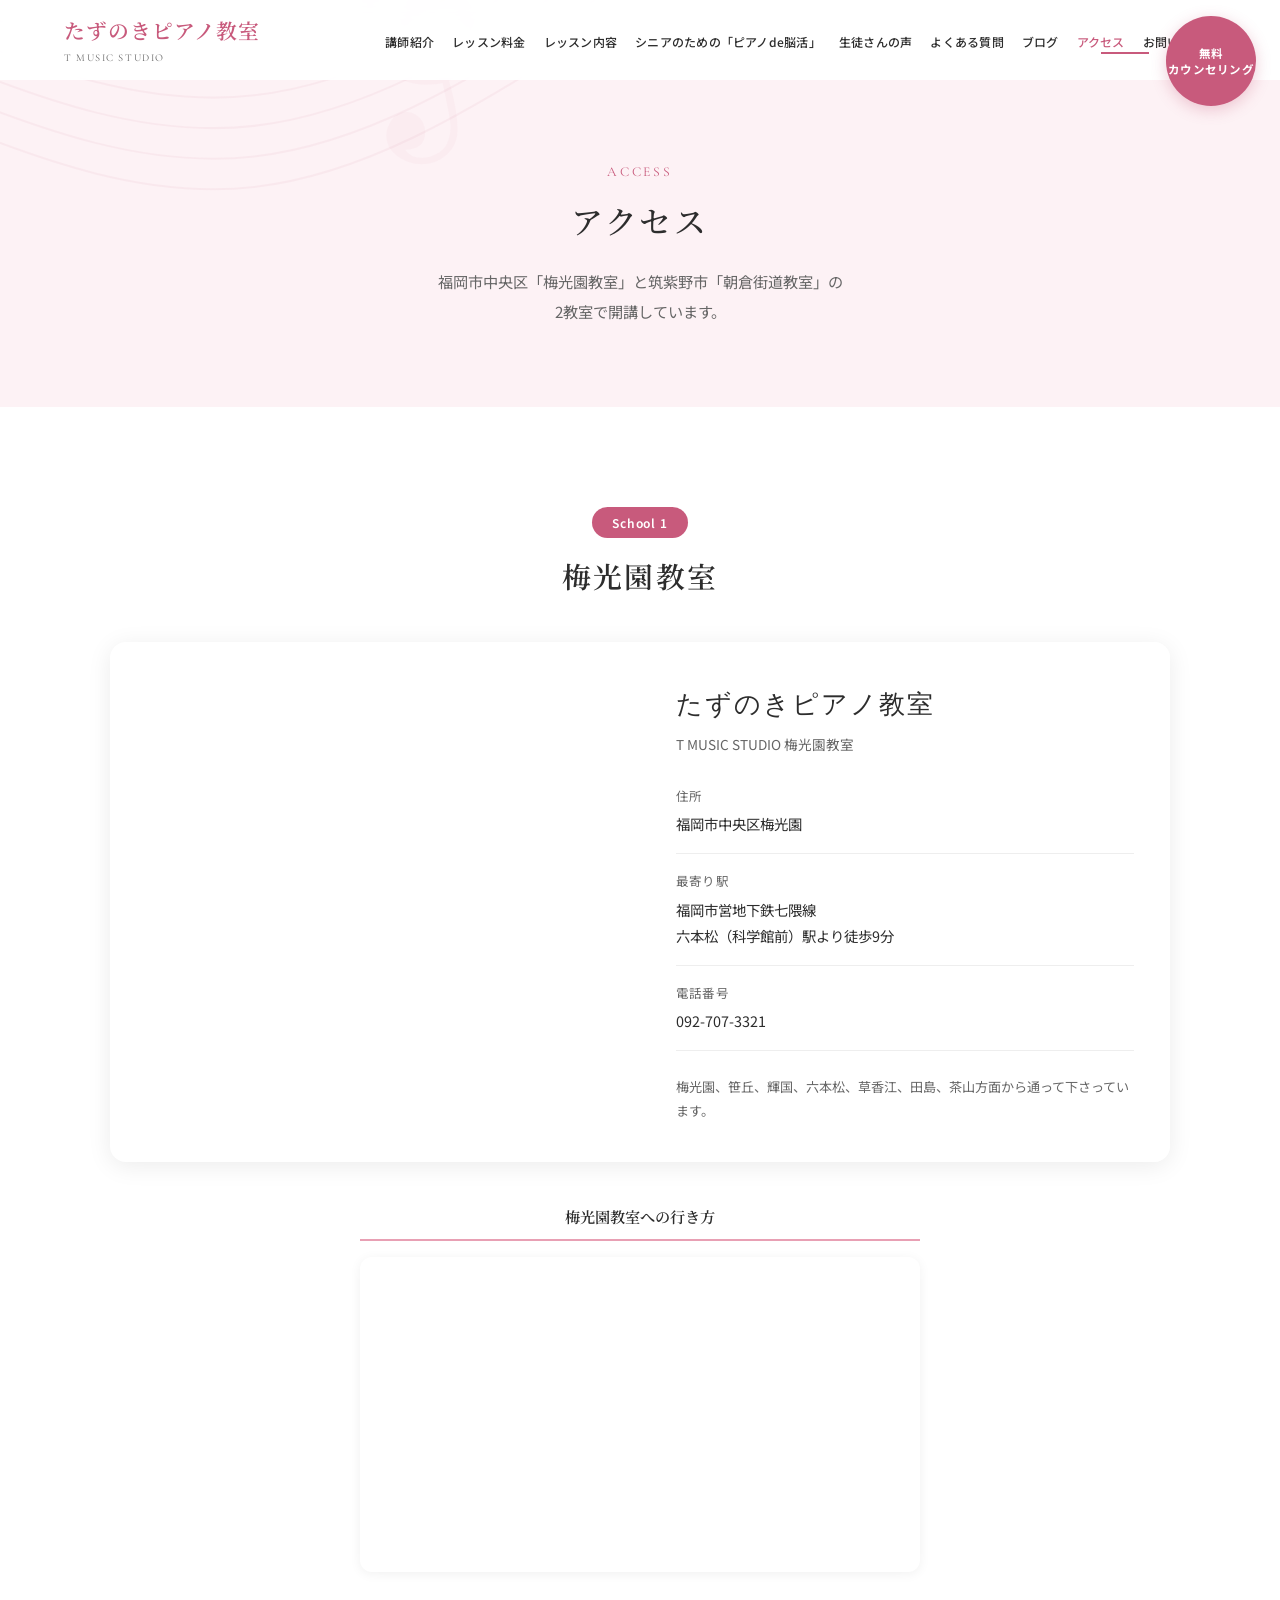
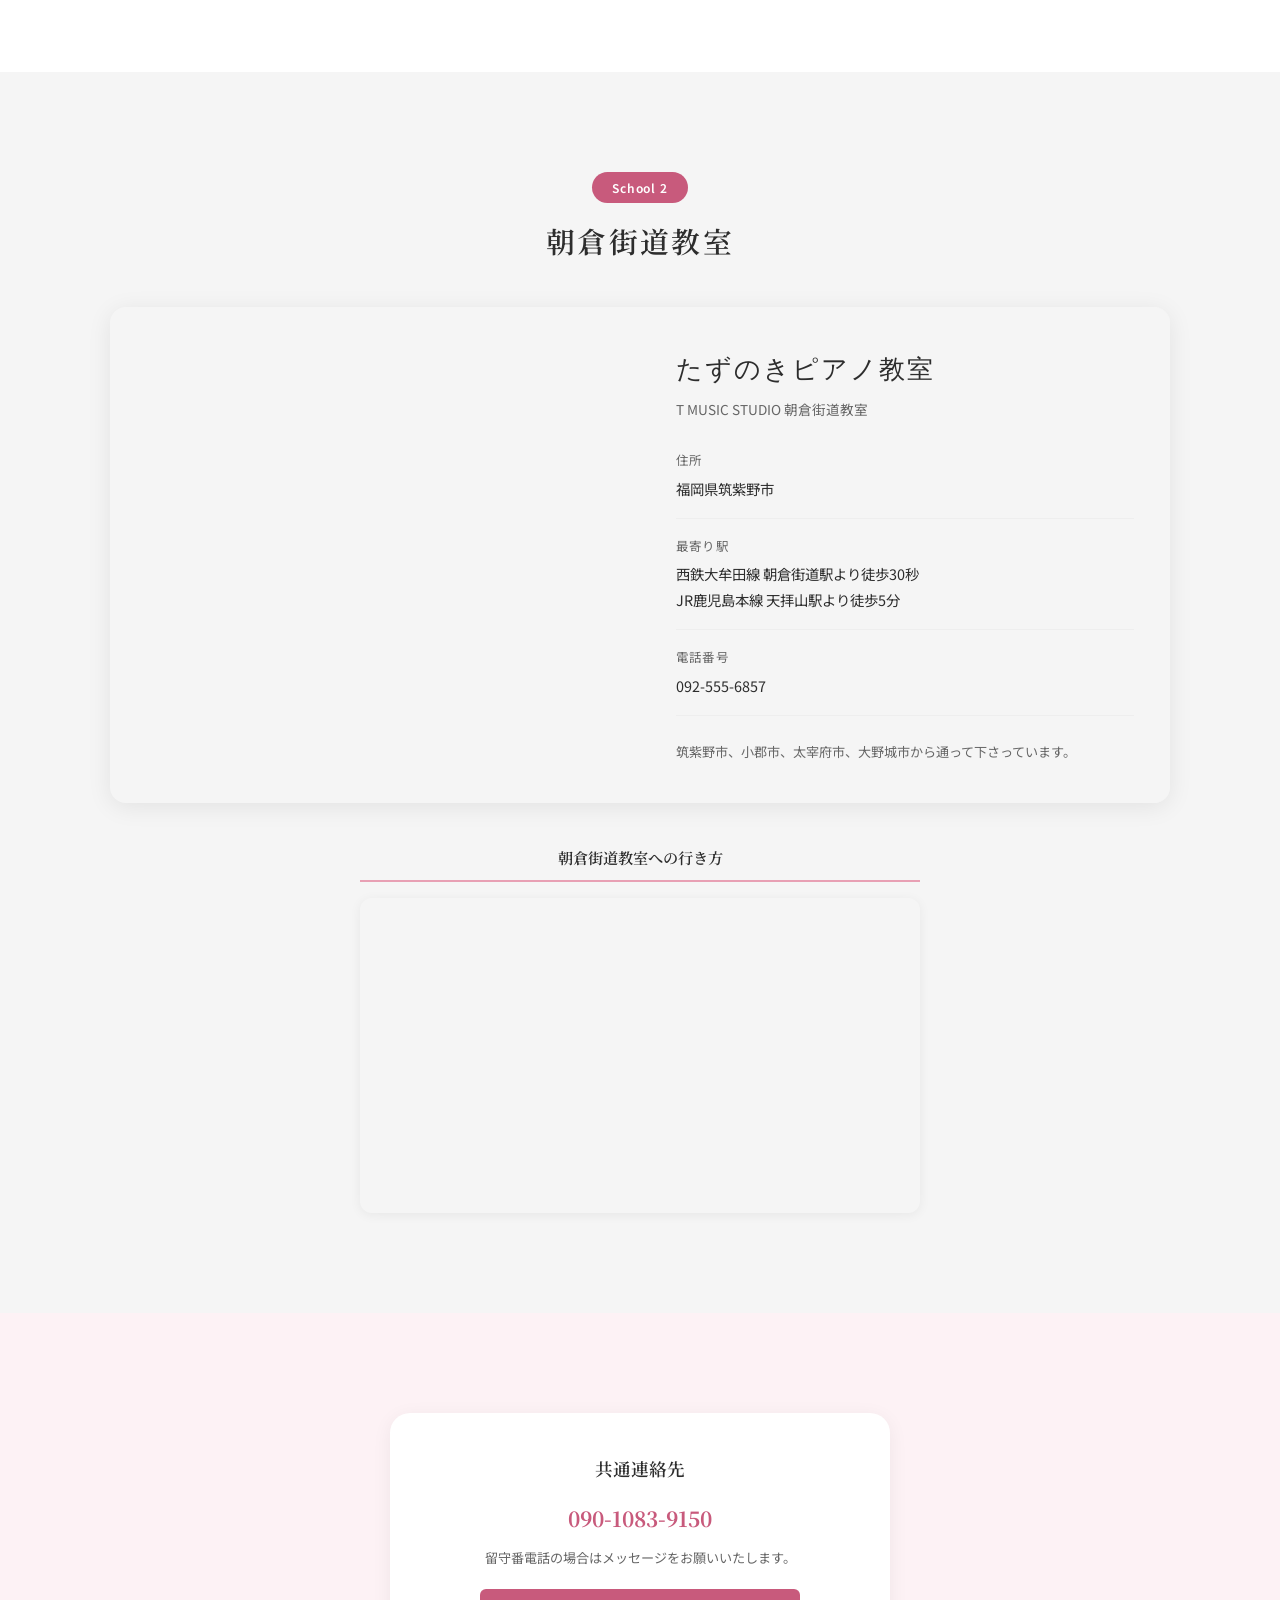
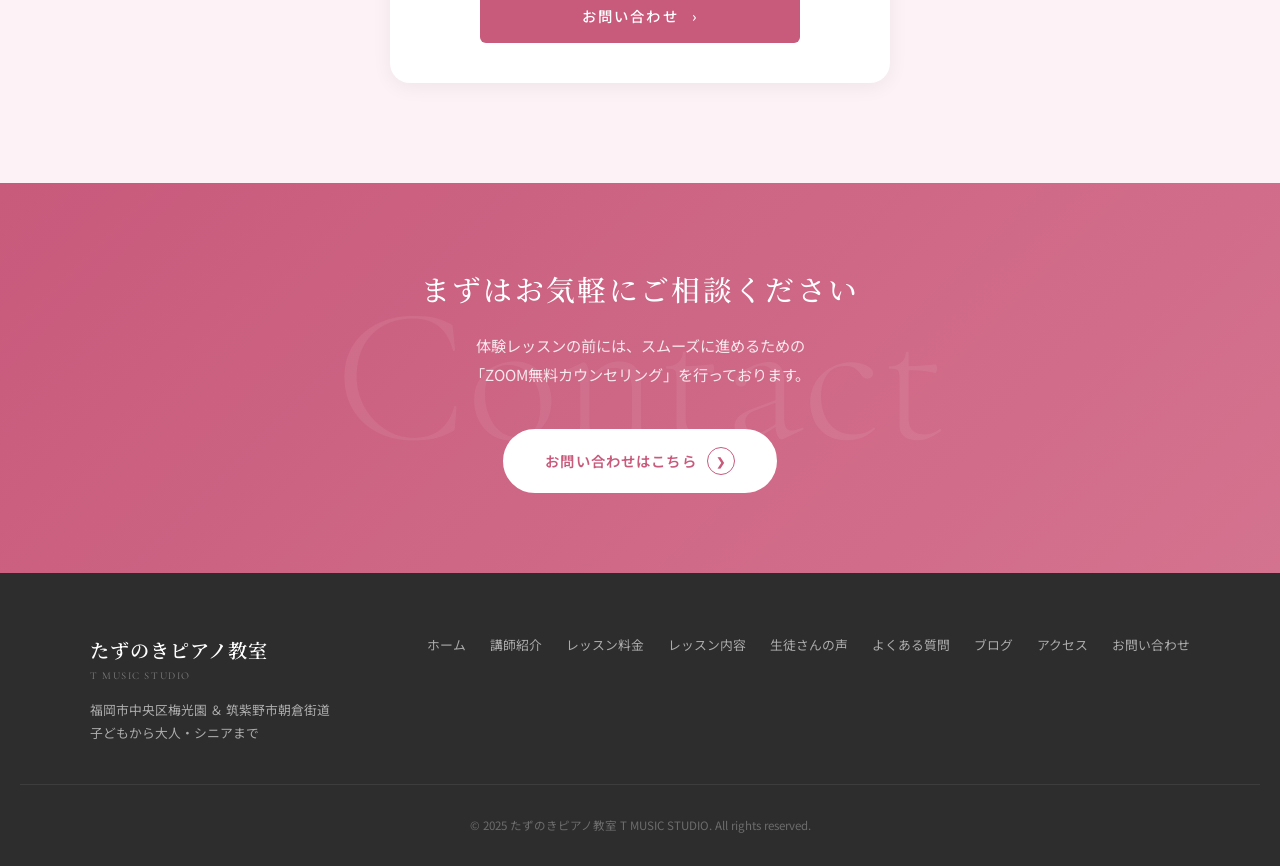
==== access.html @ f53c9341 "たずのきピアノ教室HP初期コミット Co-Authored-By: Claude Opus 4.6 <noreply@anthropic.com>" ====
<!DOCTYPE html>
<html lang="ja">
<head>
  <meta charset="UTF-8">
  <meta name="viewport" content="width=device-width, initial-scale=1.0">
  <title>アクセス | たずのきピアノ教室 T MUSIC STUDIO</title>
  <meta name="description" content="たずのきピアノ教室へのアクセス。福岡市中央区「梅光園教室」と筑紫野市「朝倉街道教室」の2教室。">

  <link rel="preconnect" href="https://fonts.googleapis.com">
  <link rel="preconnect" href="https://fonts.gstatic.com" crossorigin>
  <link href="https://fonts.googleapis.com/css2?family=Cormorant+Garamond:ital,wght@0,300;0,400;0,600;1,300;1,400&family=Noto+Sans+JP:wght@300;400;500;700&family=Noto+Serif+JP:wght@400;500;600;700&display=swap" rel="stylesheet">

  <link rel="stylesheet" href="style.css">
  <link rel="stylesheet" href="access.css">
</head>
<body>

  <!-- ========== Header ========== -->
  <header class="header scrolled" id="header">
    <div class="header-inner">
      <a href="index.html" class="logo">
        <div>
          <span class="logo-text">たずのきピアノ教室</span>
          <span class="logo-sub">T MUSIC STUDIO</span>
        </div>
      </a>
      <nav>
        <ul class="nav-list" id="navList">
          <li><a href="teacher.html">講師紹介</a></li>
          <li><a href="pricing.html">レッスン料金</a></li>
          <li><a href="lesson.html">レッスン内容</a></li>
          <li><a href="senior.html">シニアのための「ピアノde脳活」</a></li>
          <li><a href="voices.html">生徒さんの声</a></li>
          <li><a href="faq.html">よくある質問</a></li>
          <li><a href="blog.html">ブログ</a></li>
          <li><a href="access.html" class="current">アクセス</a></li>
          <li><a href="contact.html">お問い合わせ</a></li>
        </ul>
      </nav>
      <button class="hamburger" id="hamburger" aria-label="メニューを開く">
        <span></span><span></span><span></span>
      </button>
    </div>
  </header>

  <div class="cta-header">
    <a href="contact.html" class="cta-circle">無料<br>カウンセリング</a>
  </div>

  <!-- ========== Page Hero ========== -->
  <section class="page-hero">
    <div class="page-hero-bg">
      <svg class="page-hero-svg" viewBox="0 0 1600 400" preserveAspectRatio="xMidYMid slice" xmlns="http://www.w3.org/2000/svg">
        <g opacity="0.06">
          <path d="M-200,80 C100,200 400,50 700,180 S1100,300 1400,100 1700,250" fill="none" stroke="#c85a7c" stroke-width="2"/>
          <path d="M-200,110 C100,230 400,80 700,210 S1100,330 1400,130 1700,280" fill="none" stroke="#c85a7c" stroke-width="2"/>
          <path d="M-200,140 C100,260 400,110 700,240 S1100,360 1400,160 1700,310" fill="none" stroke="#c85a7c" stroke-width="2"/>
          <path d="M-200,170 C100,290 400,140 700,270 S1100,390 1400,190 1700,340" fill="none" stroke="#c85a7c" stroke-width="2"/>
          <path d="M-200,200 C100,320 400,170 700,300 S1100,420 1400,220 1700,370" fill="none" stroke="#c85a7c" stroke-width="2"/>
        </g>
        <text x="70%" y="70%" font-size="280" fill="#c85a7c" opacity="0.03" font-family="serif">&#119070;</text>
      </svg>
    </div>
    <div class="container">
      <span class="page-hero-en">Access</span>
      <h1 class="page-hero-title">アクセス</h1>
      <p class="page-hero-lead">福岡市中央区「梅光園教室」と筑紫野市「朝倉街道教室」の<br>2教室で開講しています。</p>
    </div>
  </section>

  <!-- ========== 梅光園教室 ========== -->
  <section class="access-school section-padding">
    <div class="container">
      <div class="access-school-header fade-in">
        <span class="access-school-badge">School 1</span>
        <h2 class="access-school-name">梅光園教室</h2>
      </div>

      <div class="access-layout fade-in">
        <div class="access-map">
          <iframe src="https://www.google.com/maps/embed?pb=!1m18!1m12!1m3!1d3323.5!2d130.3725!3d33.5730!2m3!1f0!2f0!3f0!3m2!1i1024!2i768!4f13.1!3m3!1m2!1s0x0%3A0x0!2z5qKF5YWJ5ZyS!5e0!3m2!1sja!2sjp!4v1600000000000" width="100%" height="100%" style="border:0;" allowfullscreen="" loading="lazy" referrerpolicy="no-referrer-when-downgrade"></iframe>
        </div>
        <div class="access-info">
          <h3 class="access-info-name">たずのきピアノ教室</h3>
          <p class="access-info-sub">T MUSIC STUDIO 梅光園教室</p>
          <dl class="access-info-dl">
            <dt>住所</dt>
            <dd>福岡市中央区梅光園</dd>
            <dt>最寄り駅</dt>
            <dd>福岡市営地下鉄七隈線<br>六本松（科学館前）駅より徒歩9分</dd>
            <dt>電話番号</dt>
            <dd>092-707-3321</dd>
          </dl>
          <p class="access-info-area">梅光園、笹丘、輝国、六本松、草香江、田島、茶山方面から通って下さっています。</p>
        </div>
      </div>

      <!-- 行き方動画 -->
      <div class="access-video fade-in">
        <h3 class="access-video-title">梅光園教室への行き方</h3>
        <div class="access-video-wrap">
          <iframe src="https://www.youtube.com/embed/lCzndE9X1cs?wmode=transparent&vq=hd1080" title="梅光園教室への行き方" frameborder="0" allow="accelerometer; autoplay; clipboard-write; encrypted-media; gyroscope; picture-in-picture" allowfullscreen loading="lazy"></iframe>
        </div>
      </div>
    </div>
  </section>

  <!-- ========== 朝倉街道教室 ========== -->
  <section class="access-school access-school-alt section-padding">
    <div class="container">
      <div class="access-school-header fade-in">
        <span class="access-school-badge">School 2</span>
        <h2 class="access-school-name">朝倉街道教室</h2>
      </div>

      <div class="access-layout fade-in">
        <div class="access-map">
          <iframe src="https://www.google.com/maps/embed?pb=!1m18!1m12!1m3!1d3325.0!2d130.5156!3d33.5063!2m3!1f0!2f0!3f0!3m2!1i1024!2i768!4f13.1!3m3!1m2!1s0x0%3A0x0!2z5pyd5YCJ6KGX6YGT!5e0!3m2!1sja!2sjp!4v1600000000001" width="100%" height="100%" style="border:0;" allowfullscreen="" loading="lazy" referrerpolicy="no-referrer-when-downgrade"></iframe>
        </div>
        <div class="access-info">
          <h3 class="access-info-name">たずのきピアノ教室</h3>
          <p class="access-info-sub">T MUSIC STUDIO 朝倉街道教室</p>
          <dl class="access-info-dl">
            <dt>住所</dt>
            <dd>福岡県筑紫野市</dd>
            <dt>最寄り駅</dt>
            <dd>西鉄大牟田線 朝倉街道駅より徒歩30秒<br>JR鹿児島本線 天拝山駅より徒歩5分</dd>
            <dt>電話番号</dt>
            <dd>092-555-6857</dd>
          </dl>
          <p class="access-info-area">筑紫野市、小郡市、太宰府市、大野城市から通って下さっています。</p>
        </div>
      </div>

      <!-- 行き方動画 -->
      <div class="access-video fade-in">
        <h3 class="access-video-title">朝倉街道教室への行き方</h3>
        <div class="access-video-wrap">
          <iframe src="https://www.youtube.com/embed/0_4HJUqohPM?wmode=transparent&vq=hd1080" title="朝倉街道教室への行き方" frameborder="0" allow="accelerometer; autoplay; clipboard-write; encrypted-media; gyroscope; picture-in-picture" allowfullscreen loading="lazy"></iframe>
        </div>
      </div>
    </div>
  </section>

  <!-- ========== 共通連絡先 ========== -->
  <section class="access-contact section-padding">
    <div class="container">
      <div class="access-contact-box fade-in">
        <h3>共通連絡先</h3>
        <p class="access-contact-tel">090-1083-9150</p>
        <p class="access-contact-note">留守番電話の場合はメッセージをお願いいたします。</p>
        <a href="contact.html" class="access-contact-btn">お問い合わせ <span>&rsaquo;</span></a>
      </div>
    </div>
  </section>

  <!-- ========== CTA ========== -->
  <section class="cta-section" id="contact-cta">
    <div class="container fade-in">
      <h2>まずはお気軽にご相談ください</h2>
      <p>
        体験レッスンの前には、スムーズに進めるための<br>
        「ZOOM無料カウンセリング」を行っております。
      </p>
      <a href="contact.html" class="btn-primary btn-white">
        お問い合わせはこちら
        <span class="arrow">&#10095;</span>
      </a>
    </div>
  </section>

  <!-- ========== Footer ========== -->
  <footer class="footer">
    <div class="footer-inner">
      <div class="footer-logo">
        <div>
          <span class="logo-text">たずのきピアノ教室</span>
          <span class="logo-sub">T MUSIC STUDIO</span>
        </div>
        <p>福岡市中央区梅光園 ＆ 筑紫野市朝倉街道<br>子どもから大人・シニアまで</p>
      </div>
      <nav class="footer-nav">
        <a href="index.html">ホーム</a>
        <a href="teacher.html">講師紹介</a>
        <a href="pricing.html">レッスン料金</a>
        <a href="lesson.html">レッスン内容</a>
        <a href="voices.html">生徒さんの声</a>
        <a href="faq.html">よくある質問</a>
        <a href="blog.html">ブログ</a>
        <a href="access.html">アクセス</a>
        <a href="contact.html">お問い合わせ</a>
      </nav>
    </div>
    <div class="footer-copy">
      &copy; 2025 たずのきピアノ教室 T MUSIC STUDIO. All rights reserved.
    </div>
  </footer>

  <script>
    // Scroll animations — IntersectionObserver
    const observer = new IntersectionObserver((entries) => {
      entries.forEach(entry => {
        if (entry.isIntersecting) {
          entry.target.classList.add('visible');
          observer.unobserve(entry.target);
        }
      });
    }, { threshold: 0.12, rootMargin: '0px 0px -60px 0px' });

    document.querySelectorAll('.fade-in, .fade-in-left, .fade-in-right, .scale-in, .clip-reveal, .section-title').forEach(el => {
      observer.observe(el);
    });

    // Parallax background text on scroll
    const bgTexts = document.querySelectorAll('[class*="-bg-text"]');
    let ticking = false;

    function onScroll() {
      const scrollY = window.scrollY;

      // Header
      const header = document.getElementById('header');
      if (scrollY > 50) {
        header.classList.add('scrolled');
      } else {
        header.classList.remove('scrolled');
      }

      // Parallax bg text
      bgTexts.forEach(el => {
        const rect = el.parentElement.getBoundingClientRect();
        const speed = 0.04;
        const yOffset = (rect.top * speed);
        el.style.transform = `translateY(${yOffset}px)`;
      });

      ticking = false;
    }

    window.addEventListener('scroll', () => {
      if (!ticking) {
        requestAnimationFrame(onScroll);
        ticking = true;
      }
    }, { passive: true });

    // Hamburger menu
    const hamburger = document.getElementById('hamburger');
    const navList = document.getElementById('navList');

    hamburger.addEventListener('click', () => {
      hamburger.classList.toggle('active');
      navList.classList.toggle('open');
    });

    navList.querySelectorAll('a').forEach(link => {
      link.addEventListener('click', () => {
        hamburger.classList.remove('active');
        navList.classList.remove('open');
      });
    });

    // Smooth scroll
    document.querySelectorAll('a[href^="#"]').forEach(anchor => {
      anchor.addEventListener('click', function(e) {
        e.preventDefault();
        const target = document.querySelector(this.getAttribute('href'));
        if (target) {
          const offset = 80;
          const top = target.getBoundingClientRect().top + window.pageYOffset - offset;
          window.scrollTo({ top, behavior: 'smooth' });
        }
      });
    });
  </script>
  <script src="transition.js"></script>
</body>
</html>
---- style.css ----
/* =========================================
   たずのきピアノ教室 T MUSIC STUDIO
   Style Sheet — Enhanced UI
   ========================================= */

/* --- Reset & Base --- */
*,
*::before,
*::after {
  margin: 0;
  padding: 0;
  box-sizing: border-box;
}

html {
  scroll-behavior: smooth;
  font-size: 16px;
  -webkit-text-size-adjust: 100%;
}

body {
  font-family: "Noto Sans JP", "Hiragino Kaku Gothic ProN", sans-serif;
  color: #333;
  line-height: 1.8;
  background: #fff;
  overflow-x: hidden;
}

img {
  max-width: 100%;
  height: auto;
  display: block;
}

a {
  text-decoration: none;
  color: inherit;
  transition: opacity 0.3s;
}

a:hover {
  opacity: 0.8;
}

ul {
  list-style: none;
}

/* --- Variables --- */
:root {
  --pink: #c85a7c;
  --pink-light: #e8a0b4;
  --pink-bg: #fdf2f5;
  --gold: #b8964e;
  --dark: #2d2d2d;
  --gray: #666;
  --gray-light: #f5f5f5;
  --white: #fff;
  --font-serif: "Noto Serif JP", "Hiragino Mincho ProN", serif;
  --font-sans: "Noto Sans JP", "Hiragino Kaku Gothic ProN", sans-serif;
  --ease-out-expo: cubic-bezier(0.16, 1, 0.3, 1);
}

/* --- Page Transition Overlay --- */
.page-transition-overlay {
  position: fixed;
  top: 0;
  left: 0;
  right: 0;
  bottom: 0;
  z-index: 999;
  pointer-events: none;
  display: flex;
  align-items: center;
  justify-content: center;
  background: transparent;
  opacity: 0;
}

.page-transition-overlay.active {
  pointer-events: all;
  opacity: 1;
  background: linear-gradient(135deg, #fdf2f5 0%, #fff5f0 30%, #f5f0ff 60%, #fdf2f5 100%);
}

.page-transition-overlay.revealing {
  opacity: 0;
  transition: opacity 0.5s ease 0.1s;
}

.pt-note {
  position: absolute;
  top: 50%;
  left: 50%;
  opacity: 0;
  pointer-events: none;
  -webkit-user-select: none;
  user-select: none;
  will-change: transform, opacity;
}

.pt-note:nth-child(3n)   { color: #e8a0b4; }
.pt-note:nth-child(3n+1) { color: #d4b896; }
.pt-note:nth-child(3n+2) { color: #b8b0c8; }

/* --- Utility --- */
.container {
  max-width: 1100px;
  margin: 0 auto;
  padding: 0 20px;
}

.section-padding {
  padding: 100px 0;
}

/* =========================================
   Enhanced Scroll Animations
   ========================================= */

/* Fade up (default) */
.fade-in {
  opacity: 0;
  transform: translateY(40px);
  transition: opacity 0.9s var(--ease-out-expo), transform 0.9s var(--ease-out-expo);
}

.fade-in.visible {
  opacity: 1;
  transform: translateY(0);
}

/* Slide from left */
.fade-in-left {
  opacity: 0;
  transform: translateX(-60px);
  transition: opacity 0.9s var(--ease-out-expo), transform 0.9s var(--ease-out-expo);
}

.fade-in-left.visible {
  opacity: 1;
  transform: translateX(0);
}

/* Slide from right */
.fade-in-right {
  opacity: 0;
  transform: translateX(60px);
  transition: opacity 0.9s var(--ease-out-expo), transform 0.9s var(--ease-out-expo);
}

.fade-in-right.visible {
  opacity: 1;
  transform: translateX(0);
}

/* Scale up reveal — for images */
.scale-in {
  opacity: 0;
  transform: scale(0.85);
  transition: opacity 0.9s var(--ease-out-expo), transform 0.9s var(--ease-out-expo);
}

.scale-in.visible {
  opacity: 1;
  transform: scale(1);
}

/* Clip reveal — element slides up from behind a mask */
.clip-reveal {
  clip-path: inset(100% 0 0 0);
  transition: clip-path 1s var(--ease-out-expo);
}

.clip-reveal.visible {
  clip-path: inset(0 0 0 0);
}

/* --- Section Title --- */
.section-title {
  text-align: center;
  margin-bottom: 60px;
}

.section-title .en {
  display: block;
  font-family: "Cormorant Garamond", serif;
  font-size: 0.85rem;
  letter-spacing: 0.2em;
  color: var(--pink);
  text-transform: uppercase;
  margin-bottom: 8px;
}

.section-title h2 {
  font-family: var(--font-serif);
  font-size: 1.8rem;
  font-weight: 500;
  color: var(--dark);
  letter-spacing: 0.08em;
}

/* Section title underline animation */
.section-title h2::after {
  content: "";
  display: block;
  width: 0;
  height: 2px;
  background: var(--pink-light);
  margin: 16px auto 0;
  transition: width 0.8s var(--ease-out-expo) 0.3s;
}

.section-title.visible h2::after {
  width: 60px;
}

/* =========================================
   Header
   ========================================= */
.header {
  position: fixed;
  top: 0;
  left: 0;
  width: 100%;
  z-index: 1000;
  background: rgba(255, 255, 255, 0.95);
  backdrop-filter: blur(8px);
  transition: box-shadow 0.3s, transform 0.4s;
}

.header.scrolled {
  box-shadow: 0 2px 20px rgba(0, 0, 0, 0.08);
}

.header-inner {
  display: flex;
  align-items: center;
  justify-content: space-between;
  max-width: 1200px;
  margin: 0 auto;
  padding: 0 24px;
  height: 80px;
}

.logo {
  display: flex;
  align-items: center;
  gap: 10px;
}

.logo-text {
  font-family: var(--font-serif);
  font-size: 1.3rem;
  font-weight: 600;
  color: var(--pink);
  letter-spacing: 0.05em;
}

.logo-sub {
  display: block;
  font-family: "Cormorant Garamond", serif;
  font-size: 0.65rem;
  color: var(--gray);
  letter-spacing: 0.15em;
}

.nav-list {
  display: flex;
  align-items: center;
  gap: 18px;
}

.nav-list a {
  font-size: 0.75rem;
  font-weight: 500;
  color: var(--dark);
  letter-spacing: 0.02em;
  position: relative;
  padding-bottom: 4px;
  white-space: nowrap;
  transition: color 0.3s;
}

.nav-list a::after {
  content: "";
  position: absolute;
  bottom: 0;
  left: 50%;
  width: 0;
  height: 2px;
  background: var(--pink);
  transition: width 0.3s var(--ease-out-expo), left 0.3s var(--ease-out-expo);
}

.nav-list a:hover::after {
  width: 100%;
  left: 0;
}

.nav-list a:hover {
  opacity: 1;
  color: var(--pink);
}

/* CTA Button (header) — with pulse ring */
.cta-header {
  position: fixed;
  top: 16px;
  right: 24px;
  z-index: 1001;
}

.cta-circle {
  display: flex;
  align-items: center;
  justify-content: center;
  width: 90px;
  height: 90px;
  border-radius: 50%;
  background: var(--pink);
  color: #fff;
  font-size: 0.72rem;
  font-weight: 700;
  text-align: center;
  line-height: 1.4;
  letter-spacing: 0.02em;
  white-space: nowrap;
  transition: transform 0.4s var(--ease-out-expo), box-shadow 0.4s;
  box-shadow: 0 4px 15px rgba(200, 90, 124, 0.3);
  position: relative;
}

/* Pulse ring animation */
.cta-circle::before,
.cta-circle::after {
  content: "";
  position: absolute;
  inset: -4px;
  border-radius: 50%;
  border: 2px solid var(--pink);
  opacity: 0;
  animation: pulseRing 2.5s ease-out infinite;
}

.cta-circle::after {
  animation-delay: 1.25s;
}

@keyframes pulseRing {
  0% { transform: scale(1); opacity: 0.6; }
  100% { transform: scale(1.4); opacity: 0; }
}

.cta-circle:hover {
  transform: scale(1.1);
  box-shadow: 0 8px 30px rgba(200, 90, 124, 0.5);
  opacity: 1;
}

/* Hamburger */
.hamburger {
  display: none;
  flex-direction: column;
  gap: 6px;
  cursor: pointer;
  z-index: 1002;
  background: none;
  border: none;
}

.hamburger span {
  display: block;
  width: 28px;
  height: 2px;
  background: var(--dark);
  transition: transform 0.3s, opacity 0.3s;
}

.hamburger.active span:nth-child(1) {
  transform: rotate(45deg) translate(5px, 6px);
}

.hamburger.active span:nth-child(2) {
  opacity: 0;
}

.hamburger.active span:nth-child(3) {
  transform: rotate(-45deg) translate(5px, -6px);
}

/* =========================================
   Hero
   ========================================= */
.hero {
  position: relative;
  min-height: 100vh;
  display: flex;
  align-items: center;
  overflow: hidden;
  background: var(--white);
}

/* ==================================================
   Hero — Staged Entrance Animation
   ================================================== */

/* --- Animated Music Background --- */
.hero-music-bg {
  position: absolute;
  inset: 0;
  width: 100%;
  height: 100%;
  pointer-events: none;
  z-index: 0;
  overflow: hidden;
}

.hero-staff-svg {
  position: absolute;
  top: -10%;
  left: -5%;
  width: 110%;
  height: 120%;
}

/* --- Stage 1: Staff lines sweep in from right --- */
.staff-group {
  transform: translateX(120%);
  animation: staffSweepIn 1s cubic-bezier(0.22, 0.61, 0.36, 1) forwards;
}
.staff-group-1 { animation-delay: 0s; }
.staff-group-2 { animation-delay: 0.15s; }
.staff-group-3 { animation-delay: 0.3s; }

@keyframes staffSweepIn {
  0%   { transform: translateX(120%); }
  100% { transform: translateX(0); }
}

/* After entrance: gentle undulation */
.staff-group-1.float { animation: staffSweepIn 1s cubic-bezier(0.22,0.61,0.36,1) forwards, staffWave1 16s ease-in-out 1s infinite; }
.staff-group-2.float { animation: staffSweepIn 1s cubic-bezier(0.22,0.61,0.36,1) 0.15s forwards, staffWave2 20s ease-in-out 1.15s infinite; }
.staff-group-3.float { animation: staffSweepIn 1s cubic-bezier(0.22,0.61,0.36,1) 0.3s forwards, staffWave3 22s ease-in-out 1.3s infinite; }

@keyframes staffWave1 {
  0%, 100% { transform: translateY(0) translateX(0) rotate(0deg); }
  25%  { transform: translateY(-18px) translateX(12px) rotate(0.3deg); }
  50%  { transform: translateY(14px) translateX(-8px) rotate(-0.2deg); }
  75%  { transform: translateY(-10px) translateX(15px) rotate(0.15deg); }
}
@keyframes staffWave2 {
  0%, 100% { transform: translateY(0) translateX(0) rotate(0deg); }
  35%  { transform: translateY(16px) translateX(-14px) rotate(-0.3deg); }
  65%  { transform: translateY(-12px) translateX(10px) rotate(0.2deg); }
}
@keyframes staffWave3 {
  0%, 100% { transform: translateY(0) translateX(0); }
  40%  { transform: translateY(-14px) translateX(18px); }
  70%  { transform: translateY(10px) translateX(-12px); }
}

/* Treble clefs */
.treble-clef-1,
.treble-clef-2 {
  opacity: 0;
  transform-origin: 50% 50%;
  animation: trebleFadeIn 1.2s ease-out forwards;
}
.treble-clef-1 { animation-delay: 0.4s; }
.treble-clef-2 { animation-delay: 0.6s; }

@keyframes trebleFadeIn {
  0%   { opacity: 0; transform: scale(0.5) rotate(-10deg); }
  100% { opacity: 0.05; transform: scale(1) rotate(0deg); }
}

.treble-clef-1.float {
  animation: trebleFadeIn 1.2s ease-out 0.4s forwards, trebleDrift1 24s ease-in-out 1.6s infinite;
}
.treble-clef-2.float {
  animation: trebleFadeIn 1.2s ease-out 0.6s forwards, trebleDrift2 28s ease-in-out 1.8s infinite;
}

@keyframes trebleDrift1 {
  0%, 100% { transform: translate(0, 0) rotate(0deg); }
  33%  { transform: translate(10px, -18px) rotate(3deg); }
  66%  { transform: translate(-8px, 12px) rotate(-2deg); }
}
@keyframes trebleDrift2 {
  0%, 100% { transform: translate(0, 0) rotate(0deg); }
  40%  { transform: translate(-12px, 14px) rotate(-4deg); }
  70%  { transform: translate(8px, -10px) rotate(2deg); }
}

/* --- Stage 2: Music Notes fade in --- */
.floating-notes {
  position: absolute;
  inset: 0;
  width: 100%;
  height: 100%;
}

.float-note {
  position: absolute;
  color: var(--pink);
  pointer-events: none;
  opacity: 0;
  animation: notePop 0.8s ease-out forwards;
}

.note-1 {
  top: 6%; left: 5%;
  font-size: 5.5rem;
  --final-opacity: 0.07;
  --final-rotate: -25deg;
  animation-delay: 0.6s;
}
.note-2 {
  top: 15%; right: 8%;
  font-size: 7rem;
  --final-opacity: 0.06;
  --final-rotate: 18deg;
  animation-delay: 0.75s;
}
.note-3 {
  bottom: 22%; left: 12%;
  font-size: 6rem;
  --final-opacity: 0.05;
  --final-rotate: 35deg;
  animation-delay: 0.9s;
}
.note-4 {
  bottom: 8%; right: 20%;
  font-size: 4.5rem;
  --final-opacity: 0.07;
  --final-rotate: -15deg;
  animation-delay: 1.05s;
}
.note-5 {
  top: 55%; left: 42%;
  font-size: 5rem;
  --final-opacity: 0.04;
  --final-rotate: 28deg;
  animation-delay: 0.8s;
}
.note-6 {
  top: 3%; right: 35%;
  font-size: 4rem;
  --final-opacity: 0.06;
  --final-rotate: -32deg;
  animation-delay: 0.95s;
}

@keyframes notePop {
  0%   { opacity: 0; transform: rotate(0deg) scale(0.3); }
  60%  { opacity: var(--final-opacity, 0.07); transform: rotate(var(--final-rotate, 0deg)) scale(1.1); }
  100% { opacity: var(--final-opacity, 0.07); transform: rotate(var(--final-rotate, 0deg)) scale(1); }
}

.note-1.float { animation: notePop 0.8s ease-out 0.6s forwards, bigNoteFloat1 14s ease-in-out 1.4s infinite; }
.note-2.float { animation: notePop 0.8s ease-out 0.75s forwards, bigNoteFloat2 18s ease-in-out 1.55s infinite; }
.note-3.float { animation: notePop 0.8s ease-out 0.9s forwards, bigNoteFloat3 16s ease-in-out 1.7s infinite; }
.note-4.float { animation: notePop 0.8s ease-out 1.05s forwards, bigNoteFloat1 20s ease-in-out 1.85s infinite; }
.note-5.float { animation: notePop 0.8s ease-out 0.8s forwards, bigNoteFloat2 15s ease-in-out 1.6s infinite; }
.note-6.float { animation: notePop 0.8s ease-out 0.95s forwards, bigNoteFloat3 17s ease-in-out 1.75s infinite; }

@keyframes bigNoteFloat1 {
  0%, 100% { opacity: var(--final-opacity, 0.07); transform: rotate(-25deg) translate(0, 0); }
  33%  { opacity: var(--final-opacity, 0.07); transform: rotate(-20deg) translate(12px, -18px); }
  66%  { opacity: var(--final-opacity, 0.07); transform: rotate(-28deg) translate(-8px, 10px); }
}
@keyframes bigNoteFloat2 {
  0%, 100% { opacity: var(--final-opacity, 0.06); transform: rotate(18deg) translate(0, 0); }
  40%  { opacity: var(--final-opacity, 0.06); transform: rotate(22deg) translate(-15px, 12px); }
  70%  { opacity: var(--final-opacity, 0.06); transform: rotate(15deg) translate(10px, -14px); }
}
@keyframes bigNoteFloat3 {
  0%, 100% { opacity: var(--final-opacity, 0.05); transform: rotate(35deg) translate(0, 0); }
  35%  { opacity: var(--final-opacity, 0.05); transform: rotate(30deg) translate(14px, 16px); }
  65%  { opacity: var(--final-opacity, 0.05); transform: rotate(38deg) translate(-10px, -12px); }
}

/* --- Hero content --- */
.hero-bg-text {
  position: absolute;
  top: 50%;
  left: 50%;
  transform: translate(-50%, -50%);
  font-family: "Cormorant Garamond", serif;
  font-size: clamp(6rem, 18vw, 16rem);
  color: rgba(200, 90, 124, 0.03);
  white-space: nowrap;
  pointer-events: none;
  font-weight: 300;
  letter-spacing: 0.05em;
  z-index: 1;
}

.hero-inner {
  position: relative;
  z-index: 2;
  display: flex;
  align-items: center;
  justify-content: space-between;
  max-width: 1200px;
  margin: 0 auto;
  padding: 120px 40px 80px;
  gap: 60px;
  width: 100%;
}

/* --- Stage 4: Text slides up --- */
.hero-content {
  flex: 1;
  max-width: 500px;
  opacity: 0;
  transform: translateY(50px);
  animation: heroTextUp 0.9s var(--ease-out-expo) forwards;
  animation-delay: 1.8s;
}

@keyframes heroTextUp {
  0%   { opacity: 0; transform: translateY(50px); }
  100% { opacity: 1; transform: translateY(0); }
}

.hero-catch {
  font-family: var(--font-serif);
  font-size: clamp(1.6rem, 3.5vw, 2.4rem);
  font-weight: 500;
  line-height: 1.8;
  color: var(--dark);
  letter-spacing: 0.08em;
  margin-bottom: 24px;
}

.hero-catch .highlight {
  color: var(--pink);
  position: relative;
}

.hero-lead {
  font-family: var(--font-serif);
  font-size: clamp(1.1rem, 2vw, 1.35rem);
  font-weight: 500;
  color: var(--pink);
  line-height: 2;
  margin-bottom: 20px;
  letter-spacing: 0.06em;
}

.hero-sub {
  font-size: 0.9rem;
  color: var(--gray);
  line-height: 2;
  margin-bottom: 40px;
}

/* --- Stage 3: Overlapping Double-Circle Images pop in --- */
.hero-images-overlap {
  position: relative;
  flex: 0 0 480px;
  height: 480px;
}

.hero-circle {
  position: absolute;
  border-radius: 50%;
  overflow: hidden;
  box-shadow: 0 12px 40px rgba(200, 90, 124, 0.12);
  opacity: 0;
  transform: scale(0.3);
  animation: circlePopIn 0.8s cubic-bezier(0.22, 0.61, 0.36, 1) forwards;
}

.hero-circle img {
  width: 100%;
  height: 100%;
  object-fit: cover;
  transition: transform 6s ease;
}

.hero-circle:hover img {
  transform: scale(1.08);
}

.hero-circle-main {
  width: 340px;
  height: 340px;
  top: 20px;
  left: 0;
  z-index: 2;
  animation-delay: 1.2s;
}

.hero-circle-sub {
  width: 260px;
  height: 260px;
  bottom: 20px;
  right: 0;
  z-index: 1;
  animation-delay: 1.4s;
}

@keyframes circlePopIn {
  0%   { opacity: 0; transform: scale(0.3); }
  70%  { opacity: 1; transform: scale(1.04); }
  100% { opacity: 1; transform: scale(1); }
}

.hero-images-overlap.float {
  animation: circlesFloat 8s ease-in-out infinite;
}
.hero-circle-main.float {
  opacity: 1;
  transform: scale(1);
  animation: circleMain 8s ease-in-out infinite;
}
.hero-circle-sub.float {
  opacity: 1;
  transform: scale(1);
  animation: circleSub 8s ease-in-out infinite 0.5s;
}

@keyframes circlesFloat {
  0%, 100% { transform: translateY(0); }
  50% { transform: translateY(-14px); }
}

@keyframes circleMain {
  0%, 100% { transform: scale(1) translate(0, 0); }
  50% { transform: scale(1) translate(-6px, -8px); }
}

@keyframes circleSub {
  0%, 100% { transform: scale(1) translate(0, 0); }
  50% { transform: scale(1) translate(6px, 8px); }
}

/* =========================================
   About (教室について)
   ========================================= */
.about {
  background: var(--white);
  position: relative;
}

.about-bg-text {
  position: absolute;
  top: 30px;
  left: -20px;
  font-family: "Cormorant Garamond", serif;
  font-size: clamp(4rem, 10vw, 8rem);
  color: rgba(200, 90, 124, 0.04);
  pointer-events: none;
  font-weight: 300;
  letter-spacing: 0.05em;
  transition: transform 0.1s linear;
}

.about-content {
  display: flex;
  gap: 60px;
  align-items: center;
}

.about-image {
  flex: 0 0 380px;
}

.about-image .img-wrapper {
  width: 340px;
  height: 340px;
  border-radius: 50%;
  overflow: hidden;
  box-shadow: 0 10px 40px rgba(200, 90, 124, 0.12);
  transition: box-shadow 0.5s;
}

.about-image .img-wrapper:hover {
  box-shadow: 0 16px 56px rgba(200, 90, 124, 0.22);
}

.about-image .img-wrapper img {
  width: 100%;
  height: 100%;
  object-fit: cover;
  transition: transform 6s ease;
}

.about-image .img-wrapper:hover img {
  transform: scale(1.06);
}

.about-text {
  flex: 1;
}

.about-text .lead {
  font-family: var(--font-serif);
  font-size: 1.5rem;
  font-weight: 500;
  line-height: 1.9;
  color: var(--dark);
  margin-bottom: 24px;
  letter-spacing: 0.05em;
}

.about-text p {
  font-size: 0.95rem;
  color: var(--gray);
  line-height: 2;
  margin-bottom: 16px;
}

/* =========================================
   Features (選ばれる理由)
   ========================================= */
.features {
  background: var(--gray-light);
  position: relative;
}

.features-bg-text {
  position: absolute;
  top: 20px;
  right: -20px;
  font-family: "Cormorant Garamond", serif;
  font-size: clamp(3rem, 8vw, 7rem);
  color: rgba(0, 0, 0, 0.02);
  pointer-events: none;
  font-weight: 300;
  letter-spacing: 0.05em;
  transition: transform 0.1s linear;
}

.features-grid {
  display: grid;
  grid-template-columns: repeat(3, 1fr);
  gap: 30px;
}

.feature-card {
  background: var(--white);
  border-radius: 16px;
  padding: 40px 28px;
  text-align: center;
  transition: transform 0.4s var(--ease-out-expo), box-shadow 0.4s;
  position: relative;
}

.feature-card::after {
  content: "";
  position: absolute;
  bottom: 0;
  left: 50%;
  transform: translateX(-50%);
  width: 0;
  height: 3px;
  background: linear-gradient(90deg, var(--pink-light), var(--pink));
  border-radius: 3px;
  transition: width 0.4s var(--ease-out-expo);
}

.feature-card:hover {
  transform: translateY(-8px);
  box-shadow: 0 16px 48px rgba(0, 0, 0, 0.1);
}

.feature-card:hover::after {
  width: 60%;
}

.feature-num {
  font-family: "Cormorant Garamond", serif;
  font-size: 2.5rem;
  font-weight: 300;
  color: var(--pink);
  margin-bottom: 16px;
  line-height: 1;
}

.feature-card h3 {
  font-family: var(--font-serif);
  font-size: 1.05rem;
  font-weight: 600;
  color: var(--dark);
  margin-bottom: 16px;
  line-height: 1.6;
}

.feature-card p {
  font-size: 0.85rem;
  color: var(--gray);
  line-height: 1.9;
}

/* =========================================
   LINE CTA Section
   ========================================= */
.line-cta {
  background: var(--white);
  position: relative;
}

.line-cta-inner {
  text-align: center;
  max-width: 480px;
  margin: 0 auto;
}

.line-cta-safe {
  font-family: var(--font-serif);
  font-size: 1.2rem;
  font-weight: 500;
  color: var(--dark);
  letter-spacing: 0.1em;
  margin-bottom: 28px;
  font-style: italic;
}

.line-cta-btn {
  display: inline-block;
  text-decoration: none;
  position: relative;
  border-radius: 60px;
  padding: 3px;
  background: linear-gradient(135deg, #d4a84b, #f5d98a, #b8964e, #d4a84b);
  box-shadow: 0 6px 24px rgba(184, 150, 78, 0.3);
  transition: transform 0.4s var(--ease-out-expo), box-shadow 0.4s;
}

.line-cta-btn:hover {
  opacity: 1;
  transform: translateY(-4px) scale(1.03);
  box-shadow: 0 12px 36px rgba(184, 150, 78, 0.5);
}

.line-cta-btn-inner {
  display: flex;
  align-items: center;
  gap: 14px;
  background: linear-gradient(135deg, #7a1a2a 0%, #9b2335 40%, #7a1a2a 100%);
  border-radius: 56px;
  padding: 18px 48px;
}

.line-cta-icon {
  width: 44px;
  height: 44px;
  border-radius: 10px;
  flex-shrink: 0;
}

.line-cta-icon-svg {
  flex-shrink: 0;
}

.line-cta-icon + .line-cta-icon-svg {
  display: none;
}

.line-cta-btn-text {
  font-family: var(--font-serif);
  font-size: 1.5rem;
  font-weight: 700;
  color: #fff;
  letter-spacing: 0.08em;
  white-space: nowrap;
}

.line-cta-now {
  display: flex;
  align-items: center;
  justify-content: center;
  gap: 8px;
  margin-top: 28px;
  margin-bottom: 12px;
}

.line-cta-now-text {
  font-family: var(--font-serif);
  font-size: 1.2rem;
  font-weight: 600;
  color: var(--dark);
  letter-spacing: 0.1em;
}

.line-cta-hand {
  font-size: 2rem;
  animation: handBounce 1s ease-in-out infinite;
}

@keyframes handBounce {
  0%, 100% { transform: translateY(0); }
  50% { transform: translateY(-6px); }
}

.line-cta-highlight {
  margin-bottom: 24px;
}

.line-cta-highlight span {
  font-family: var(--font-serif);
  font-size: 1.8rem;
  font-weight: 700;
  color: #2e7d32;
  letter-spacing: 0.08em;
  line-height: 1.6;
  background: linear-gradient(transparent 60%, #fff59d 60%);
  padding: 0 4px;
}

.line-cta-bonus {
  font-family: var(--font-serif);
  font-size: 1.15rem;
  font-weight: 600;
  color: var(--dark);
  letter-spacing: 0.08em;
  line-height: 1.8;
}

@media (max-width: 600px) {
  .line-cta-safe {
    font-size: 1rem;
  }

  .line-cta-btn-inner {
    padding: 14px 32px;
    gap: 10px;
  }

  .line-cta-icon,
  .line-cta-icon-svg {
    width: 36px;
    height: 36px;
  }

  .line-cta-btn-text {
    font-size: 1.2rem;
  }

  .line-cta-highlight span {
    font-size: 1.4rem;
  }

  .line-cta-bonus {
    font-size: 1rem;
  }
}

/* =========================================
   Courses (コース案内)
   ========================================= */
.courses {
  background: var(--white);
  position: relative;
}

.courses-bg-text {
  position: absolute;
  top: 30px;
  left: -30px;
  font-family: "Cormorant Garamond", serif;
  font-size: clamp(4rem, 10vw, 8rem);
  color: rgba(200, 90, 124, 0.03);
  pointer-events: none;
  font-weight: 300;
  transition: transform 0.1s linear;
}

.courses-grid {
  display: grid;
  grid-template-columns: repeat(2, 1fr);
  gap: 40px;
}

.course-card {
  display: block;
  background: var(--white);
  border-radius: 20px;
  overflow: hidden;
  box-shadow: 0 4px 30px rgba(0, 0, 0, 0.06);
  transition: transform 0.4s var(--ease-out-expo), box-shadow 0.4s;
  color: inherit;
  text-decoration: none;
}

.course-card:hover {
  transform: translateY(-6px);
  box-shadow: 0 12px 48px rgba(0, 0, 0, 0.12);
  opacity: 1;
}

.course-card-img {
  height: 240px;
  overflow: hidden;
}

.course-card-img img {
  width: 100%;
  height: 100%;
  object-fit: cover;
  transition: transform 0.6s var(--ease-out-expo);
}

.course-card:hover .course-card-img img {
  transform: scale(1.08);
}

.course-card-body {
  padding: 30px;
}

.course-label {
  display: inline-block;
  background: var(--pink);
  color: #fff;
  font-size: 0.72rem;
  font-weight: 600;
  padding: 4px 14px;
  border-radius: 20px;
  margin-bottom: 12px;
  letter-spacing: 0.05em;
}

.course-card-body h3 {
  font-family: var(--font-serif);
  font-size: 1.15rem;
  font-weight: 600;
  color: var(--dark);
  margin-bottom: 12px;
}

.course-card-body p {
  font-size: 0.85rem;
  color: var(--gray);
  line-height: 1.9;
  margin-bottom: 16px;
}

.course-price {
  font-family: var(--font-serif);
  font-size: 1.1rem;
  color: var(--pink);
  font-weight: 600;
}

.course-price span {
  font-size: 0.8rem;
  font-weight: 400;
  color: var(--gray);
}

/* =========================================
   Teacher (講師紹介)
   ========================================= */
.teacher {
  background: var(--pink-bg);
  position: relative;
  overflow: hidden;
}

.teacher-bg-text {
  position: absolute;
  bottom: -20px;
  right: -20px;
  font-family: "Cormorant Garamond", serif;
  font-size: clamp(4rem, 12vw, 9rem);
  color: rgba(200, 90, 124, 0.05);
  pointer-events: none;
  font-weight: 300;
  transition: transform 0.1s linear;
}

.teacher-content {
  display: flex;
  gap: 60px;
  align-items: flex-start;
}

.teacher-image {
  flex: 0 0 320px;
}

.teacher-image .img-wrapper {
  width: 300px;
  height: 380px;
  border-radius: 200px;
  overflow: hidden;
  box-shadow: 0 10px 40px rgba(200, 90, 124, 0.15);
  transition: box-shadow 0.5s;
}

.teacher-image .img-wrapper:hover {
  box-shadow: 0 16px 56px rgba(200, 90, 124, 0.25);
}

.teacher-image .img-wrapper img {
  width: 100%;
  height: 100%;
  object-fit: cover;
  transition: transform 6s ease;
}

.teacher-image .img-wrapper:hover img {
  transform: scale(1.06);
}

.teacher-info {
  flex: 1;
}

.teacher-info .name {
  font-family: var(--font-serif);
  font-size: 1.6rem;
  font-weight: 600;
  color: var(--dark);
  margin-bottom: 4px;
}

.teacher-info .name-en {
  font-family: "Cormorant Garamond", serif;
  font-size: 0.85rem;
  color: var(--pink);
  letter-spacing: 0.15em;
  margin-bottom: 20px;
}

.teacher-info .role {
  font-size: 0.85rem;
  color: var(--pink);
  font-weight: 600;
  margin-bottom: 20px;
}

.teacher-info p {
  font-size: 0.9rem;
  color: var(--gray);
  line-height: 2;
  margin-bottom: 16px;
}

.teacher-qualifications {
  margin-top: 24px;
  padding: 24px;
  background: rgba(255, 255, 255, 0.7);
  border-radius: 12px;
}

.teacher-qualifications h4 {
  font-family: var(--font-serif);
  font-size: 0.95rem;
  font-weight: 600;
  color: var(--dark);
  margin-bottom: 12px;
}

.teacher-qualifications li {
  font-size: 0.82rem;
  color: var(--gray);
  line-height: 1.9;
  padding-left: 16px;
  position: relative;
}

.teacher-qualifications li::before {
  content: "\266A";
  position: absolute;
  left: 0;
  color: var(--pink);
}

/* =========================================
   Voices (お客様の声)
   ========================================= */
.voices {
  background: var(--white);
  position: relative;
}

.voices-bg-text {
  position: absolute;
  top: 20px;
  left: -10px;
  font-family: "Cormorant Garamond", serif;
  font-size: clamp(3rem, 8vw, 7rem);
  color: rgba(0, 0, 0, 0.02);
  pointer-events: none;
  font-weight: 300;
  transition: transform 0.1s linear;
}

.voices-grid {
  display: grid;
  grid-template-columns: repeat(2, 1fr);
  gap: 30px;
}

.voice-card {
  background: var(--gray-light);
  border-radius: 16px;
  padding: 36px 30px;
  position: relative;
  transition: transform 0.4s var(--ease-out-expo), box-shadow 0.4s;
}

.voice-card:hover {
  transform: translateY(-6px);
  box-shadow: 0 12px 40px rgba(0, 0, 0, 0.08);
}

.voice-card::before {
  content: "\201C";
  font-family: "Cormorant Garamond", serif;
  font-size: 4rem;
  color: var(--pink-light);
  position: absolute;
  top: 12px;
  left: 24px;
  line-height: 1;
}

.voice-card p {
  font-size: 0.9rem;
  color: var(--gray);
  line-height: 2;
  padding-top: 20px;
}

.voices-grid-3 {
  grid-template-columns: repeat(3, 1fr);
}

.voice-card-compact {
  padding: 28px 24px;
}

.voice-card-compact::before {
  font-size: 3rem;
  top: 8px;
  left: 18px;
}

.voice-card-compact p {
  font-size: 0.85rem;
  padding-top: 16px;
  line-height: 1.9;
}

.voice-card .voice-author {
  font-size: 0.8rem;
  color: var(--pink);
  font-weight: 600;
  margin-top: 16px;
  text-align: right;
}

/* =========================================
   Gallery (イベント)
   ========================================= */
.gallery {
  background: var(--gray-light);
  position: relative;
  overflow: hidden;
}

.gallery-bg-text {
  position: absolute;
  top: 10px;
  right: -30px;
  font-family: "Cormorant Garamond", serif;
  font-size: clamp(3rem, 8vw, 7rem);
  color: rgba(0, 0, 0, 0.02);
  pointer-events: none;
  font-weight: 300;
  transition: transform 0.1s linear;
}

.gallery-grid {
  display: grid;
  grid-template-columns: repeat(3, 1fr);
  gap: 16px;
}

.gallery-item {
  border-radius: 12px;
  overflow: hidden;
  aspect-ratio: 4/3;
}

.gallery-item img {
  width: 100%;
  height: 100%;
  object-fit: cover;
  transition: transform 0.6s var(--ease-out-expo);
}

.gallery-item:hover img {
  transform: scale(1.1);
}

.gallery-desc {
  text-align: center;
  margin-top: 40px;
  font-size: 0.9rem;
  color: var(--gray);
  line-height: 2;
}

/* =========================================
   Access (アクセス)
   ========================================= */
.access {
  background: var(--white);
  position: relative;
}

.access-bg-text {
  position: absolute;
  top: 20px;
  left: -20px;
  font-family: "Cormorant Garamond", serif;
  font-size: clamp(3rem, 8vw, 7rem);
  color: rgba(200, 90, 124, 0.03);
  pointer-events: none;
  font-weight: 300;
  transition: transform 0.1s linear;
}

.access-grid {
  display: grid;
  grid-template-columns: repeat(2, 1fr);
  gap: 40px;
}

.access-card {
  background: var(--gray-light);
  border-radius: 16px;
  padding: 40px 36px;
  transition: transform 0.4s var(--ease-out-expo), box-shadow 0.4s;
}

.access-card:hover {
  transform: translateY(-4px);
  box-shadow: 0 8px 32px rgba(0, 0, 0, 0.08);
}

.access-card h3 {
  font-family: var(--font-serif);
  font-size: 1.15rem;
  font-weight: 600;
  color: var(--dark);
  margin-bottom: 20px;
  padding-bottom: 12px;
  border-bottom: 2px solid var(--pink-light);
}

.access-card dl {
  display: grid;
  grid-template-columns: 80px 1fr;
  gap: 12px 16px;
}

.access-card dt {
  font-size: 0.82rem;
  font-weight: 600;
  color: var(--pink);
}

.access-card dd {
  font-size: 0.85rem;
  color: var(--gray);
}

/* =========================================
   CTA Section
   ========================================= */
.cta-section {
  background: linear-gradient(135deg, var(--pink) 0%, #d4738f 100%);
  text-align: center;
  padding: 80px 20px;
  position: relative;
  overflow: hidden;
}

.cta-section::before {
  content: "Contact";
  position: absolute;
  top: 50%;
  left: 50%;
  transform: translate(-50%, -50%);
  font-family: "Cormorant Garamond", serif;
  font-size: clamp(5rem, 15vw, 12rem);
  color: rgba(255, 255, 255, 0.07);
  pointer-events: none;
  font-weight: 300;
  white-space: nowrap;
}

.cta-section h2 {
  font-family: var(--font-serif);
  font-size: 1.8rem;
  font-weight: 500;
  color: #fff;
  margin-bottom: 16px;
  letter-spacing: 0.08em;
}

.cta-section p {
  font-size: 0.95rem;
  color: rgba(255, 255, 255, 0.85);
  margin-bottom: 40px;
  line-height: 1.9;
}

.cta-section .phone-numbers {
  margin-bottom: 32px;
}

.cta-section .phone-numbers p {
  font-size: 0.85rem;
  margin-bottom: 4px;
}

.cta-section .phone-numbers .phone {
  font-family: "Cormorant Garamond", serif;
  font-size: 1.8rem;
  color: #fff;
  font-weight: 600;
  letter-spacing: 0.05em;
}

/* =========================================
   Buttons — Enhanced with circle ripple
   ========================================= */
.btn-primary {
  display: inline-flex;
  align-items: center;
  gap: 10px;
  background: var(--pink);
  color: #fff;
  font-size: 0.9rem;
  font-weight: 600;
  padding: 16px 40px;
  border-radius: 50px;
  border: 2px solid var(--pink);
  letter-spacing: 0.08em;
  transition: all 0.4s var(--ease-out-expo);
  position: relative;
  overflow: hidden;
  cursor: pointer;
}

.btn-primary::before {
  content: "";
  position: absolute;
  top: 50%;
  left: 50%;
  width: 0;
  height: 0;
  border-radius: 50%;
  background: rgba(255, 255, 255, 0.15);
  transform: translate(-50%, -50%);
  transition: width 0.6s var(--ease-out-expo), height 0.6s var(--ease-out-expo);
}

.btn-primary:hover::before {
  width: 300px;
  height: 300px;
}

.btn-primary:hover {
  opacity: 1;
  transform: translateY(-3px);
  box-shadow: 0 8px 28px rgba(200, 90, 124, 0.4);
}

.btn-primary:active {
  transform: translateY(-1px) scale(0.98);
  box-shadow: 0 4px 16px rgba(200, 90, 124, 0.3);
}

.btn-primary .arrow {
  display: inline-flex;
  align-items: center;
  justify-content: center;
  width: 28px;
  height: 28px;
  border: 1.5px solid currentColor;
  border-radius: 50%;
  font-size: 0.7rem;
  transition: transform 0.4s var(--ease-out-expo);
  position: relative;
  z-index: 1;
}

.btn-primary:hover .arrow {
  transform: translateX(5px);
}

.btn-white {
  background: #fff;
  color: var(--pink);
  border-color: #fff;
}

.btn-white::before {
  background: rgba(200, 90, 124, 0.08);
}

.btn-white:hover {
  background: #fff;
  box-shadow: 0 8px 28px rgba(255, 255, 255, 0.4);
}

/* =========================================
   Footer
   ========================================= */
.footer {
  background: var(--dark);
  color: rgba(255, 255, 255, 0.6);
  padding: 60px 20px 30px;
}

.footer-inner {
  max-width: 1100px;
  margin: 0 auto;
  display: flex;
  justify-content: space-between;
  align-items: flex-start;
  gap: 40px;
  margin-bottom: 40px;
}

.footer-logo .logo-text {
  color: #fff;
  font-size: 1.2rem;
}

.footer-logo .logo-sub {
  color: rgba(255, 255, 255, 0.4);
}

.footer-logo p {
  font-size: 0.8rem;
  margin-top: 12px;
  line-height: 1.8;
}

.footer-nav {
  display: flex;
  gap: 24px;
  flex-wrap: wrap;
}

.footer-nav a {
  font-size: 0.8rem;
  color: rgba(255, 255, 255, 0.6);
  transition: color 0.3s, transform 0.3s;
}

.footer-nav a:hover {
  color: var(--pink-light);
  opacity: 1;
  transform: translateX(2px);
}

.footer-copy {
  text-align: center;
  font-size: 0.72rem;
  color: rgba(255, 255, 255, 0.3);
  padding-top: 30px;
  border-top: 1px solid rgba(255, 255, 255, 0.08);
}

/* =========================================
   Book Section
   ========================================= */
.book {
  background: var(--white);
  position: relative;
}

.book-content {
  display: flex;
  gap: 50px;
  align-items: center;
}

.book-image {
  flex: 0 0 400px;
}

.book-image img {
  width: 100%;
  border-radius: 16px;
  box-shadow: 0 16px 48px rgba(200, 90, 124, 0.2), 0 4px 16px rgba(0, 0, 0, 0.08);
  transition: transform 0.5s var(--ease-out-expo), box-shadow 0.5s;
}

.book-image img:hover {
  transform: scale(1.03) rotate(-1deg);
  box-shadow: 0 24px 60px rgba(200, 90, 124, 0.28), 0 8px 24px rgba(0, 0, 0, 0.1);
}

.book-text {
  flex: 1;
}

.book-text h3 {
  font-family: var(--font-serif);
  font-size: 1.2rem;
  font-weight: 600;
  color: var(--dark);
  margin-bottom: 16px;
}

.book-text p {
  font-size: 0.9rem;
  color: var(--gray);
  line-height: 2;
  margin-bottom: 12px;
}

.book-badge {
  display: inline-block;
  background: var(--gold);
  color: #fff;
  font-size: 0.8rem;
  font-weight: 700;
  padding: 6px 18px;
  border-radius: 20px;
  margin-top: 8px;
}

/* =========================================
   Subpage Hero (shared across subpages)
   ========================================= */
.page-hero {
  position: relative;
  padding: 160px 0 80px;
  background: var(--pink-bg);
  text-align: center;
  overflow: hidden;
}

.page-hero-bg {
  position: absolute;
  top: 50%;
  left: 50%;
  transform: translate(-50%, -50%);
  font-family: "Cormorant Garamond", serif;
  font-size: clamp(5rem, 15vw, 12rem);
  color: rgba(200, 90, 124, 0.04);
  pointer-events: none;
  font-weight: 300;
  white-space: nowrap;
}

.page-hero .en {
  display: block;
  font-family: "Cormorant Garamond", serif;
  font-size: 0.85rem;
  letter-spacing: 0.2em;
  color: var(--pink);
  text-transform: uppercase;
  margin-bottom: 8px;
  opacity: 0;
  animation: heroTextUp 0.7s var(--ease-out-expo) 0.2s forwards;
}

.page-hero h1 {
  font-family: var(--font-serif);
  font-size: 2rem;
  font-weight: 500;
  color: var(--dark);
  letter-spacing: 0.08em;
  opacity: 0;
  animation: heroTextUp 0.7s var(--ease-out-expo) 0.4s forwards;
}

/* =========================================
   Responsive
   ========================================= */
@media (max-width: 960px) {
  .nav-list {
    display: none;
    position: fixed;
    top: 0;
    left: 0;
    width: 100%;
    height: 100vh;
    background: rgba(255, 255, 255, 0.98);
    flex-direction: column;
    align-items: center;
    justify-content: center;
    gap: 28px;
    z-index: 999;
  }

  .nav-list.open {
    display: flex;
  }

  .nav-list a {
    font-size: 1.1rem;
  }

  .hamburger {
    display: flex;
  }

  .hero-inner {
    flex-direction: column;
    text-align: center;
    padding: 120px 20px 60px;
    gap: 40px;
  }

  .hero-content {
    max-width: 100%;
  }

  .hero-images-overlap {
    flex: none;
    width: 360px;
    height: 360px;
    margin: 0 auto;
  }

  .hero-circle-main {
    width: 250px;
    height: 250px;
  }

  .hero-circle-sub {
    width: 190px;
    height: 190px;
  }

  .about-content {
    flex-direction: column;
    text-align: center;
  }

  .about-image {
    flex: none;
  }

  .about-image .img-wrapper {
    margin: 0 auto;
    width: 280px;
    height: 280px;
  }

  .features-grid {
    grid-template-columns: repeat(2, 1fr);
    gap: 20px;
  }

  .courses-grid {
    grid-template-columns: 1fr;
    max-width: 500px;
    margin: 0 auto;
  }

  .teacher-content {
    flex-direction: column;
    align-items: center;
    text-align: center;
  }

  .teacher-image {
    flex: none;
  }

  .teacher-image .img-wrapper {
    margin: 0 auto;
    width: 260px;
    height: 330px;
  }

  .voices-grid,
  .voices-grid-3 {
    grid-template-columns: 1fr;
  }

  .gallery-grid {
    grid-template-columns: repeat(2, 1fr);
  }

  .access-grid {
    grid-template-columns: 1fr;
  }

  .footer-inner {
    flex-direction: column;
    align-items: center;
    text-align: center;
  }

  .footer-nav {
    justify-content: center;
  }

  .book-content {
    flex-direction: column;
    text-align: center;
  }

  .book-image {
    flex: none;
    max-width: 320px;
    margin: 0 auto;
  }

  .section-padding {
    padding: 80px 0;
  }

  .section-title {
    margin-bottom: 48px;
  }

  .cta-header {
    top: 10px;
    right: 60px;
  }

  .cta-circle {
    width: 74px;
    height: 74px;
    font-size: 0.58rem;
  }

  .cta-section h2 {
    font-size: 1.5rem;
  }

  .page-hero {
    padding: 130px 0 60px;
  }

  .page-hero h1 {
    font-size: 1.6rem;
  }
}

@media (max-width: 600px) {
  .section-padding {
    padding: 60px 0;
  }

  .section-title {
    margin-bottom: 36px;
  }

  .section-title h2 {
    font-size: 1.3rem;
  }

  .header-inner {
    height: 64px;
    padding: 0 16px;
  }

  .logo-text {
    font-size: 1.1rem;
  }

  .cta-header {
    top: 8px;
    right: 52px;
  }

  .cta-circle {
    width: 64px;
    height: 64px;
    font-size: 0.5rem;
  }

  .hero-inner {
    padding: 100px 16px 50px;
    gap: 30px;
  }

  .hero-images-overlap {
    width: 260px;
    height: 260px;
  }

  .hero-circle-main {
    width: 180px;
    height: 180px;
  }

  .hero-circle-sub {
    width: 140px;
    height: 140px;
  }

  .hero-catch {
    font-size: 1.3rem;
  }

  .hero-lead {
    font-size: 1rem;
  }

  .hero-sub {
    font-size: 0.85rem;
    margin-bottom: 28px;
  }

  .about-image .img-wrapper {
    width: 220px;
    height: 220px;
  }

  .about-text .lead {
    font-size: 1.2rem;
  }

  .features-grid {
    grid-template-columns: 1fr;
    max-width: 400px;
    margin: 0 auto;
  }

  .feature-card {
    padding: 28px 20px;
  }

  .course-card-img {
    height: 180px;
  }

  .course-card-body {
    padding: 24px 20px;
  }

  .teacher-image .img-wrapper {
    width: 200px;
    height: 260px;
  }

  .gallery-grid {
    grid-template-columns: 1fr 1fr;
    gap: 8px;
  }

  .access-card {
    padding: 24px 20px;
  }

  .access-card dl {
    grid-template-columns: 70px 1fr;
  }

  .cta-section {
    padding: 60px 16px;
  }

  .cta-section h2 {
    font-size: 1.3rem;
  }

  .cta-section p {
    font-size: 0.85rem;
    margin-bottom: 24px;
  }

  .cta-section p br {
    display: none;
  }

  .btn-primary {
    font-size: 0.85rem;
    padding: 14px 32px;
  }

  .footer {
    padding: 48px 16px 24px;
  }

  .footer-nav {
    gap: 16px;
  }

  .book-image {
    max-width: 260px;
  }

  .page-hero {
    padding: 110px 0 50px;
  }

  .page-hero h1 {
    font-size: 1.3rem;
  }
}
---- access.css ----
/* =========================================
   アクセスページ固有スタイル
   ========================================= */

/* --- Page Hero --- */
.page-hero {
  position: relative;
  padding: 160px 0 80px;
  background: var(--pink-bg);
  overflow: hidden;
  text-align: center;
}

.page-hero-bg {
  position: absolute;
  inset: 0;
  pointer-events: none;
}

.page-hero-svg {
  position: absolute;
  inset: 0;
  width: 100%;
  height: 100%;
}

.page-hero-en {
  display: block;
  font-family: "Cormorant Garamond", serif;
  font-size: 0.85rem;
  letter-spacing: 0.2em;
  color: var(--pink);
  text-transform: uppercase;
  margin-bottom: 8px;
}

.page-hero-title {
  font-family: var(--font-serif);
  font-size: clamp(1.8rem, 4vw, 2.5rem);
  font-weight: 600;
  color: var(--dark);
  letter-spacing: 0.1em;
  margin-bottom: 16px;
}

.page-hero-lead {
  font-size: 0.95rem;
  color: var(--gray);
  line-height: 2;
}

/* Current nav link */
.nav-list a.current {
  color: var(--pink);
}
.nav-list a.current::after {
  width: 100%;
}

/* --- School Section --- */
.access-school {
  background: var(--white);
}

.access-school-alt {
  background: var(--gray-light);
}

.access-school-header {
  text-align: center;
  margin-bottom: 40px;
}

.access-school-badge {
  display: inline-block;
  background: var(--pink);
  color: #fff;
  font-size: 0.75rem;
  font-weight: 600;
  padding: 5px 20px;
  border-radius: 20px;
  margin-bottom: 12px;
  letter-spacing: 0.08em;
}

.access-school-name {
  font-family: var(--font-serif);
  font-size: clamp(1.4rem, 3vw, 1.8rem);
  font-weight: 600;
  color: var(--dark);
  letter-spacing: 0.08em;
}

/* --- Layout: Map + Info side by side --- */
.access-layout {
  display: grid;
  grid-template-columns: 1fr 1fr;
  gap: 0;
  border-radius: 16px;
  overflow: hidden;
  box-shadow: 0 4px 24px rgba(0, 0, 0, 0.08);
  margin-bottom: 40px;
}

.access-map {
  min-height: 400px;
}

.access-map iframe {
  display: block;
  width: 100%;
  height: 100%;
  min-height: 400px;
}

/* --- Info Panel (right side) --- */
.access-info {
  padding: 40px 36px;
  background: var(--white);
  display: flex;
  flex-direction: column;
  justify-content: center;
}

.access-school-alt .access-info {
  background: var(--gray-light);
}

.access-info-name {
  font-family: "Cormorant Garamond", serif;
  font-size: clamp(1.3rem, 2.5vw, 1.6rem);
  font-weight: 400;
  color: var(--dark);
  letter-spacing: 0.08em;
  margin-bottom: 4px;
}

.access-info-sub {
  font-size: 0.85rem;
  color: var(--gray);
  margin-bottom: 28px;
}

/* Definition list for address/station/phone */
.access-info-dl {
  margin-bottom: 24px;
}

.access-info-dl dt {
  font-size: 0.78rem;
  color: var(--gray);
  letter-spacing: 0.1em;
  margin-bottom: 4px;
  padding-top: 16px;
}

.access-info-dl dt:first-child {
  padding-top: 0;
}

.access-info-dl dd {
  font-size: 0.9rem;
  color: var(--dark);
  line-height: 1.8;
  padding-bottom: 16px;
  border-bottom: 1px solid #eee;
}

.access-info-area {
  font-size: 0.82rem;
  color: var(--gray);
  line-height: 1.8;
}

/* --- Video (smaller) --- */
.access-video {
  margin-top: 0;
  max-width: 560px;
  margin-left: auto;
  margin-right: auto;
}

.access-video-title {
  font-family: var(--font-serif);
  font-size: 0.95rem;
  font-weight: 600;
  color: var(--dark);
  text-align: center;
  margin-bottom: 16px;
  padding-bottom: 8px;
  border-bottom: 2px solid var(--pink-light);
  display: inline-block;
  width: 100%;
}

.access-video-wrap {
  position: relative;
  padding-bottom: 56.25%;
  height: 0;
  overflow: hidden;
  border-radius: 12px;
  box-shadow: 0 2px 12px rgba(0, 0, 0, 0.06);
}

.access-video-wrap iframe {
  position: absolute;
  top: 0;
  left: 0;
  width: 100%;
  height: 100%;
}

/* --- Contact Section --- */
.access-contact {
  background: var(--pink-bg);
}

.access-contact-box {
  max-width: 500px;
  margin: 0 auto;
  text-align: center;
  background: var(--white);
  border-radius: 20px;
  padding: 40px;
  box-shadow: 0 4px 20px rgba(0, 0, 0, 0.06);
}

.access-contact-box h3 {
  font-family: var(--font-serif);
  font-size: 1.1rem;
  font-weight: 600;
  color: var(--dark);
  margin-bottom: 16px;
}

.access-contact-tel {
  font-family: var(--font-serif);
  font-size: 1.3rem;
  font-weight: 700;
  color: var(--pink);
  margin-bottom: 8px;
}

.access-contact-note {
  font-size: 0.82rem;
  color: var(--gray);
  margin-bottom: 20px;
}

.access-contact-btn {
  display: inline-block;
  width: 100%;
  max-width: 320px;
  padding: 14px 24px;
  background: var(--pink);
  color: #fff;
  font-size: 0.9rem;
  font-weight: 500;
  letter-spacing: 0.15em;
  border-radius: 6px;
  text-decoration: none;
  transition: opacity 0.3s;
}

.access-contact-btn:hover {
  opacity: 0.85;
}

.access-contact-btn span {
  margin-left: 8px;
}

/* =========================================
   Responsive
   ========================================= */
@media (max-width: 960px) {
  .page-hero {
    padding: 140px 0 64px;
  }

  .access-layout {
    grid-template-columns: 1fr;
  }

  .access-map {
    min-height: 300px;
  }

  .access-map iframe {
    min-height: 300px;
  }

  .access-info {
    padding: 32px 24px;
  }

  .access-school-header {
    margin-bottom: 28px;
  }
}

@media (max-width: 600px) {
  .page-hero {
    padding: 110px 0 48px;
  }

  .page-hero-title {
    font-size: 1.5rem;
  }

  .page-hero-lead {
    font-size: 0.85rem;
    line-height: 1.8;
  }

  .page-hero-lead br {
    display: none;
  }

  .access-map {
    min-height: 220px;
  }

  .access-map iframe {
    min-height: 220px;
  }

  .access-info {
    padding: 24px 16px;
  }

  .access-info-name {
    font-size: 1.2rem;
  }

  .access-info-sub {
    font-size: 0.8rem;
    margin-bottom: 20px;
  }

  .access-info-dl dt {
    font-size: 0.75rem;
    padding-top: 12px;
  }

  .access-info-dl dd {
    font-size: 0.85rem;
    padding-bottom: 12px;
  }

  .access-contact-box {
    padding: 28px 16px;
    border-radius: 14px;
  }

  .access-contact-tel {
    font-size: 1.15rem;
  }

  .access-video {
    max-width: 100%;
  }

  .access-video-title {
    font-size: 0.88rem;
  }

  .access-school-header {
    margin-bottom: 24px;
  }

  .access-layout {
    margin-bottom: 28px;
  }
}
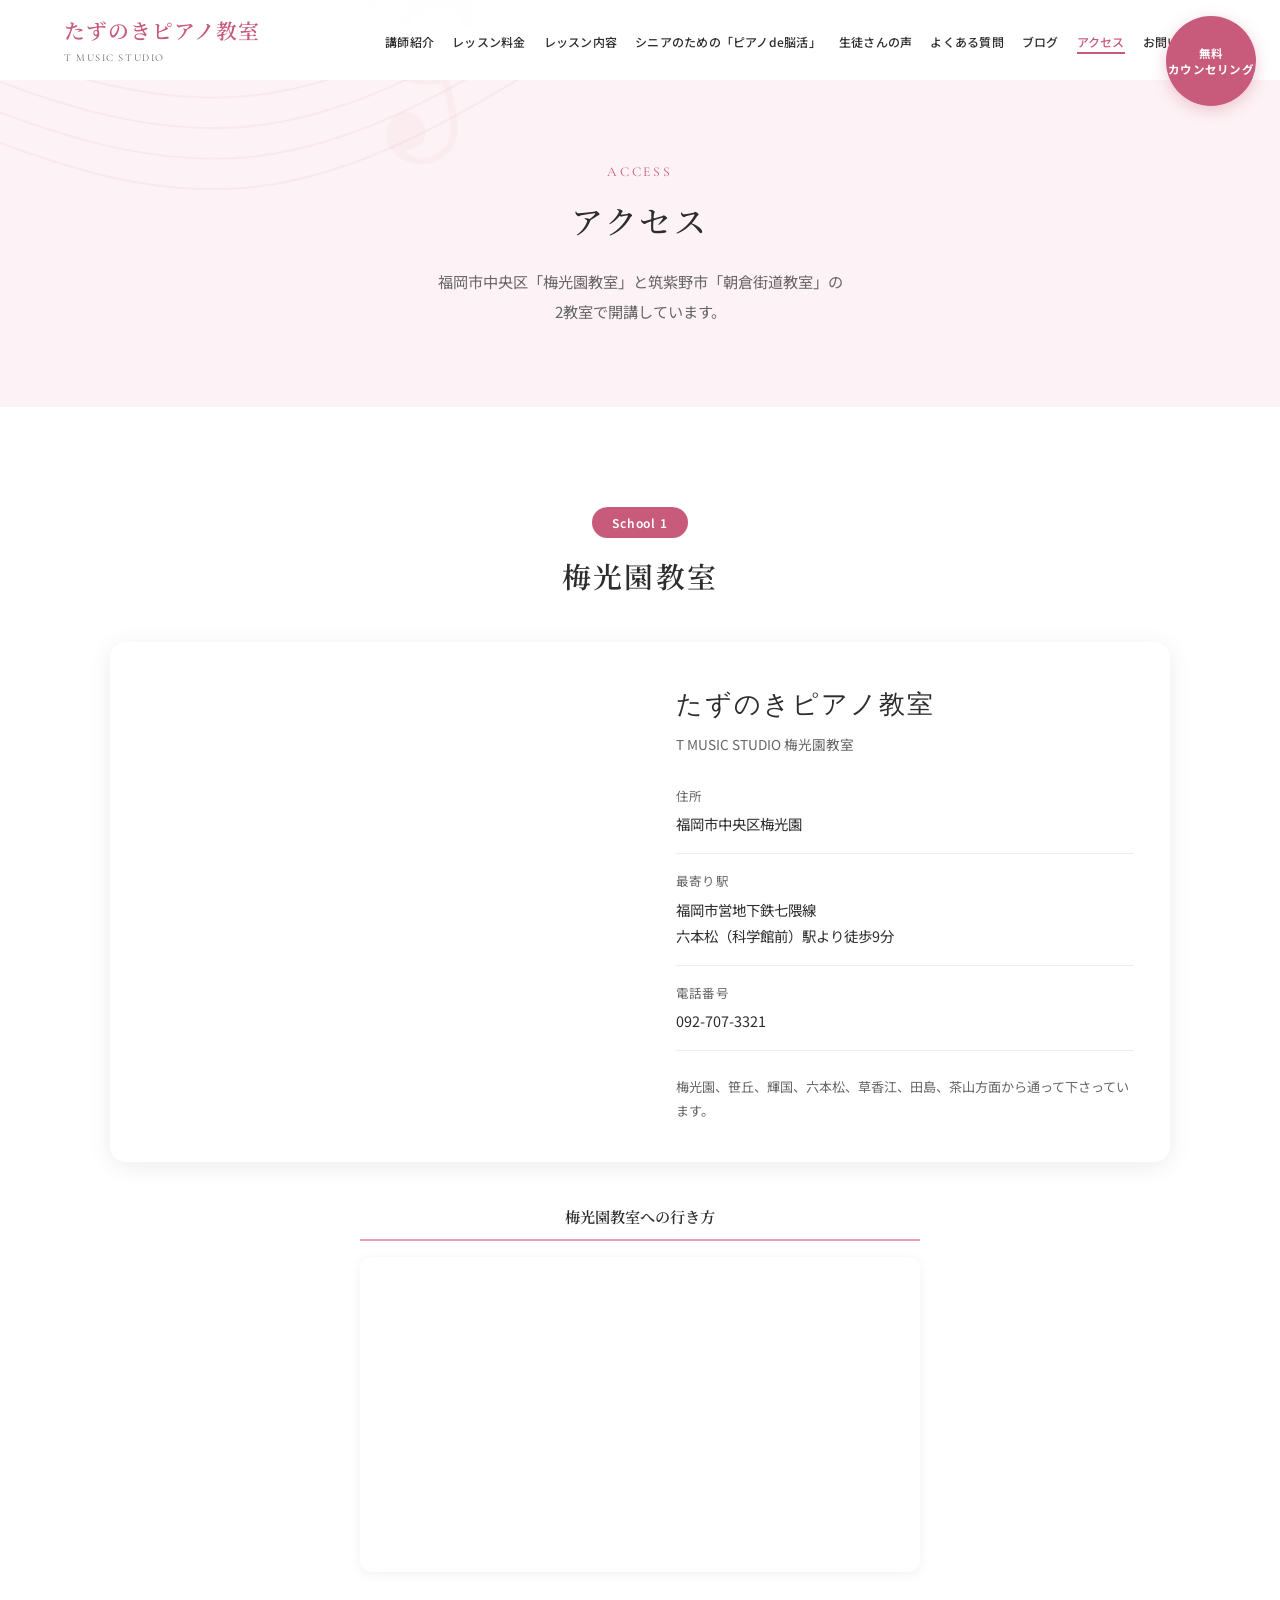
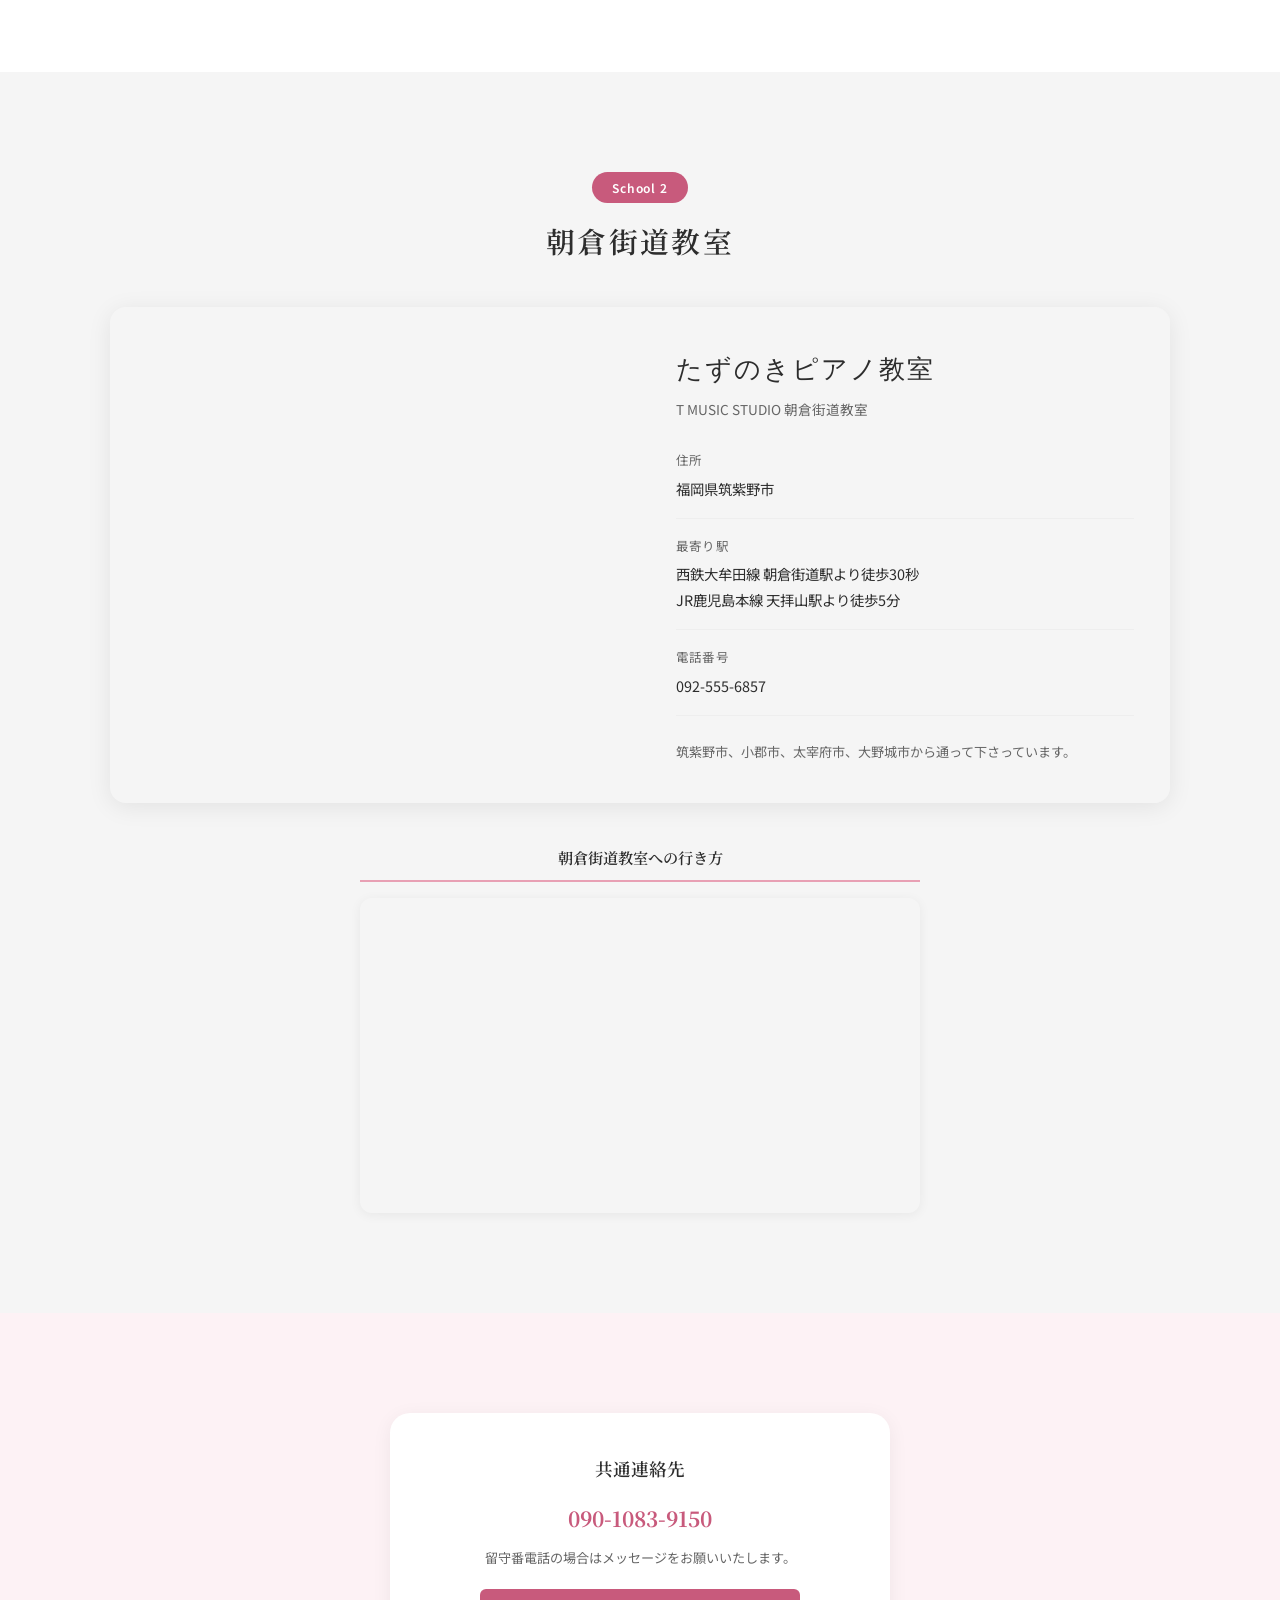
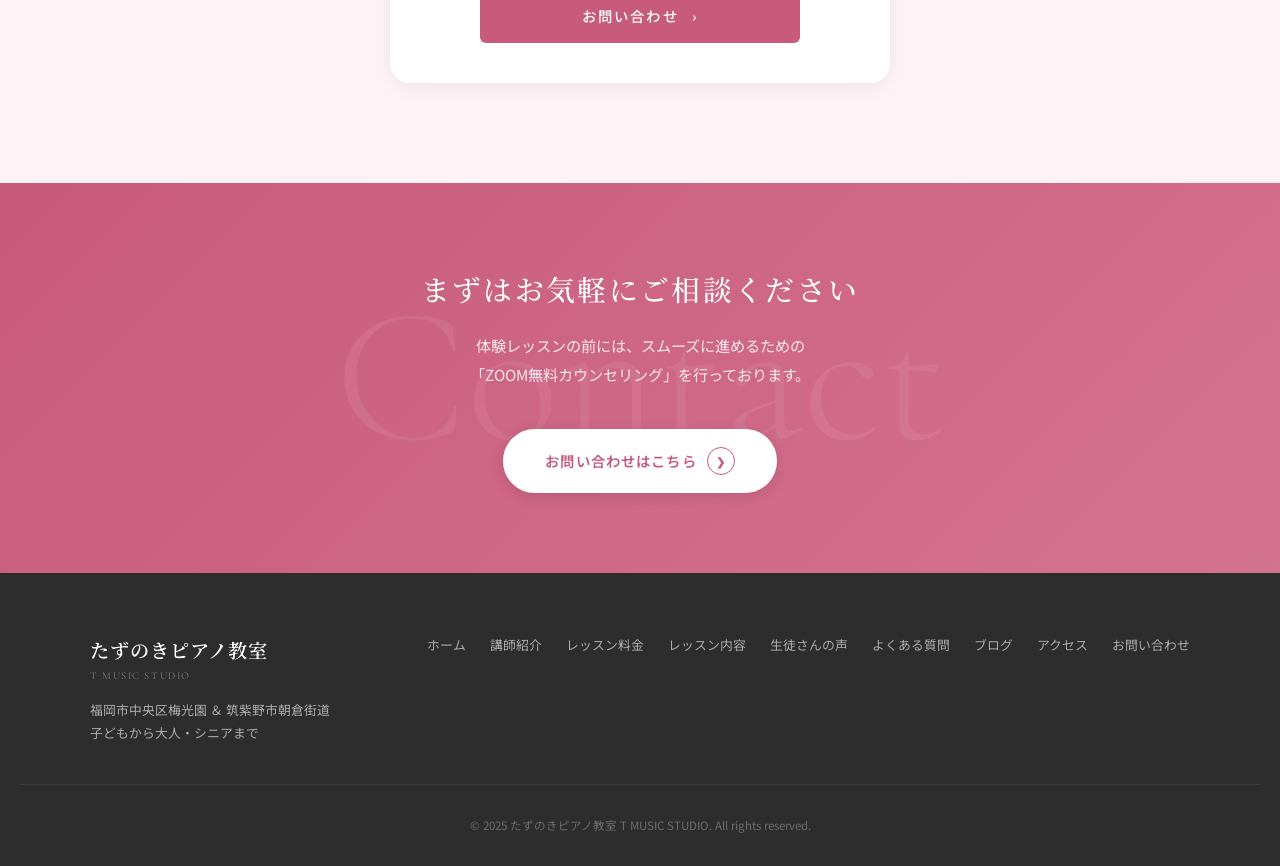
==== commit 3f7ec3ff: "全ページのお問い合わせボタンにテキストスライドアニメーション追加 Co-Authored-By: Claude Opus 4.6 <noreply@anthropic.com>" ====
--- a/access.html
+++ b/access.html
@@ -162,8 +162,8 @@
         体験レッスンの前には、スムーズに進めるための<br>
         「ZOOM無料カウンセリング」を行っております。
       </p>
-      <a href="contact.html" class="btn-primary btn-white">
-        お問い合わせはこちら
+      <a href="contact.html" class="btn-primary btn-white" data-hover="お問い合わせはこちら ›">
+        <span class="btn-label">お問い合わせはこちら</span>
         <span class="arrow">&#10095;</span>
       </a>
     </div>
--- a/style.css
+++ b/style.css
@@ -104,6 +104,9 @@
 .pt-note:nth-child(3n+2) { color: #b8b0c8; }
 
 /* --- Utility --- */
+.sp-only { display: none; }
+@media (max-width: 600px) { .sp-only { display: inline; } }
+
 .container {
   max-width: 1100px;
   margin: 0 auto;
@@ -293,9 +296,14 @@
   transition: width 0.3s var(--ease-out-expo), left 0.3s var(--ease-out-expo);
 }
 
-.nav-list a:hover::after {
+.nav-list a:hover::after,
+.nav-list a.current::after {
   width: 100%;
   left: 0;
+}
+
+.nav-list a.current {
+  color: var(--pink);
 }
 
 .nav-list a:hover {
@@ -331,28 +339,20 @@
   position: relative;
 }
 
-/* Pulse ring animation */
-.cta-circle::before,
-.cta-circle::after {
-  content: "";
-  position: absolute;
-  inset: -4px;
-  border-radius: 50%;
-  border: 2px solid var(--pink);
-  opacity: 0;
-  animation: pulseRing 2.5s ease-out infinite;
-}
-
-.cta-circle::after {
-  animation-delay: 1.25s;
-}
-
-@keyframes pulseRing {
-  0% { transform: scale(1); opacity: 0.6; }
-  100% { transform: scale(1.4); opacity: 0; }
+/* Gentle text nudge animation */
+.cta-circle {
+  animation: ctaNudge 4s ease-in-out infinite;
+}
+
+@keyframes ctaNudge {
+  0%, 85%, 100% { transform: scale(1); }
+  89% { transform: scale(1.06); }
+  93% { transform: scale(0.97); }
+  96% { transform: scale(1.03); }
 }
 
 .cta-circle:hover {
+  animation: none;
   transform: scale(1.1);
   box-shadow: 0 8px 30px rgba(200, 90, 124, 0.5);
   opacity: 1;
@@ -1547,41 +1547,66 @@
   border-radius: 50px;
   border: 2px solid var(--pink);
   letter-spacing: 0.08em;
-  transition: all 0.4s var(--ease-out-expo);
+  transition: all 0.35s cubic-bezier(.67,.13,.1,.81);
   position: relative;
   overflow: hidden;
   cursor: pointer;
-}
-
-.btn-primary::before {
-  content: "";
+  box-shadow: 0 4px 16px rgba(200, 90, 124, 0.25);
+}
+
+/* Hover text from data-hover attribute */
+.btn-primary::after {
+  content: attr(data-hover);
   position: absolute;
-  top: 50%;
-  left: 50%;
-  width: 0;
-  height: 0;
-  border-radius: 50%;
-  background: rgba(255, 255, 255, 0.15);
-  transform: translate(-50%, -50%);
-  transition: width 0.6s var(--ease-out-expo), height 0.6s var(--ease-out-expo);
-}
-
-.btn-primary:hover::before {
-  width: 300px;
-  height: 300px;
-}
-
+  top: -100%;
+  left: 0;
+  width: 100%;
+  height: 100%;
+  display: flex;
+  align-items: center;
+  justify-content: center;
+  font-size: inherit;
+  font-weight: inherit;
+  letter-spacing: inherit;
+  color: var(--pink);
+  transition: top 0.35s cubic-bezier(.67,.13,.1,.81);
+}
+
+/* Label text */
+.btn-label {
+  display: inline-block;
+  position: relative;
+  z-index: 1;
+  transition: transform 0.35s cubic-bezier(.67,.13,.1,.81),
+              opacity 0.35s cubic-bezier(.67,.13,.1,.81);
+}
+
+/* Hover: pink bg → white bg, white text → pink text */
 .btn-primary:hover {
   opacity: 1;
+  background: #fff;
+  color: var(--pink);
+  border-color: var(--pink);
   transform: translateY(-3px);
-  box-shadow: 0 8px 28px rgba(200, 90, 124, 0.4);
+  box-shadow: 0 8px 28px rgba(200, 90, 124, 0.3);
+}
+
+/* Text slides: label goes down, ::after comes from top */
+.btn-primary:hover .btn-label {
+  transform: translateY(160%);
+  opacity: 0;
+}
+
+.btn-primary:hover::after {
+  top: 0;
 }
 
 .btn-primary:active {
-  transform: translateY(-1px) scale(0.98);
-  box-shadow: 0 4px 16px rgba(200, 90, 124, 0.3);
-}
-
+  transform: translateY(1px);
+  box-shadow: 0 2px 8px rgba(200, 90, 124, 0.2);
+}
+
+/* Arrow */
 .btn-primary .arrow {
   display: inline-flex;
   align-items: center;
@@ -1591,19 +1616,60 @@
   border: 1.5px solid currentColor;
   border-radius: 50%;
   font-size: 0.7rem;
-  transition: transform 0.4s var(--ease-out-expo);
+  transition: transform 0.35s cubic-bezier(.67,.13,.1,.81),
+              opacity 0.35s;
   position: relative;
   z-index: 1;
 }
 
 .btn-primary:hover .arrow {
-  transform: translateX(5px);
+  transform: translateY(160%);
+  opacity: 0;
+}
+
+/* Touch devices */
+@media (hover: none) {
+  .btn-primary:active {
+    background: #fff;
+    color: var(--pink);
+    border-color: var(--pink);
+    transform: scale(0.97);
+  }
+  .btn-primary:active .btn-label {
+    transform: translateY(160%);
+    opacity: 0;
+  }
+  .btn-primary:active::after {
+    top: 0;
+  }
+  .btn-primary:active .arrow {
+    transform: translateY(160%);
+    opacity: 0;
+  }
+  /* White button: reverse on tap */
+  .btn-primary.btn-white:active {
+    background: var(--pink);
+    color: #fff;
+    border-color: var(--pink);
+  }
 }
 
 .btn-white {
   background: #fff;
   color: var(--pink);
   border-color: #fff;
+  box-shadow: 0 4px 16px rgba(0, 0, 0, 0.1);
+}
+
+.btn-white::after {
+  color: #fff;
+}
+
+.btn-white:hover {
+  background: var(--pink);
+  color: #fff;
+  border-color: var(--pink);
+  box-shadow: 0 8px 28px rgba(200, 90, 124, 0.4);
 }
 
 .btn-white::before {
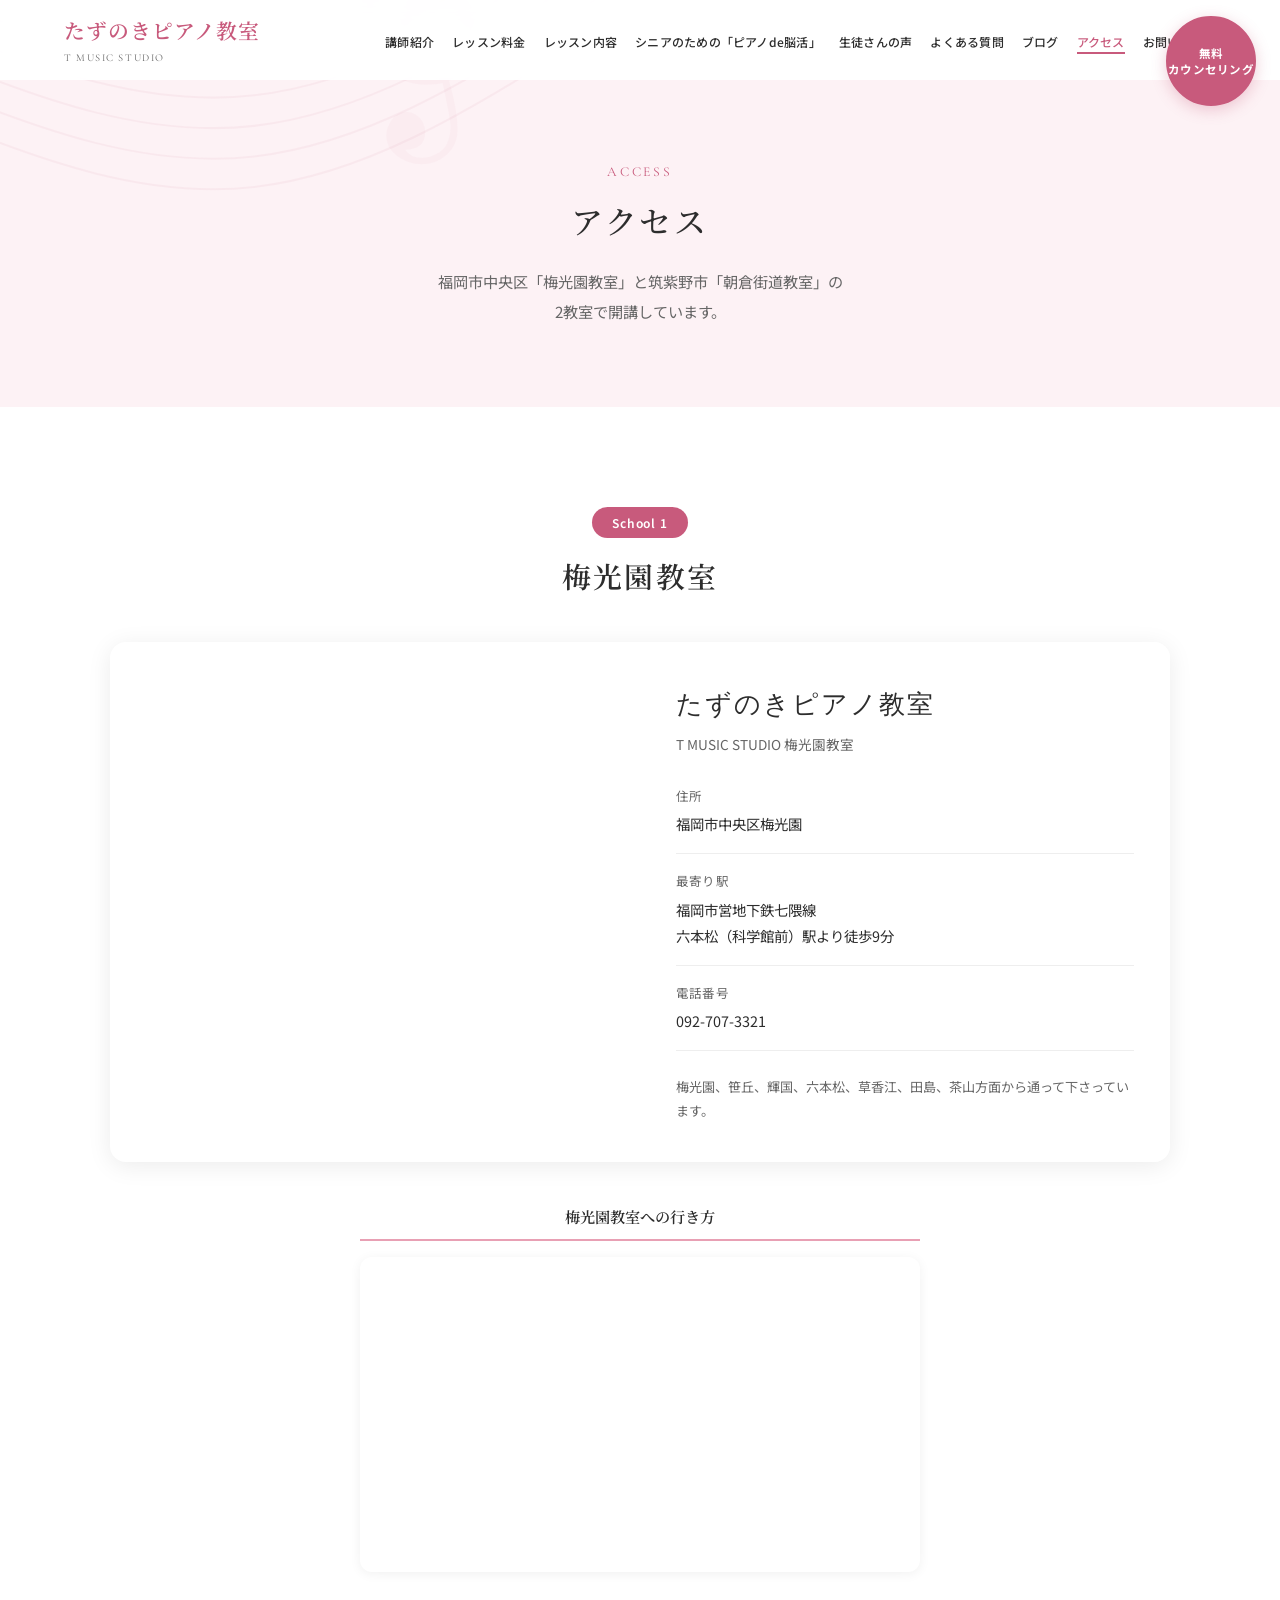
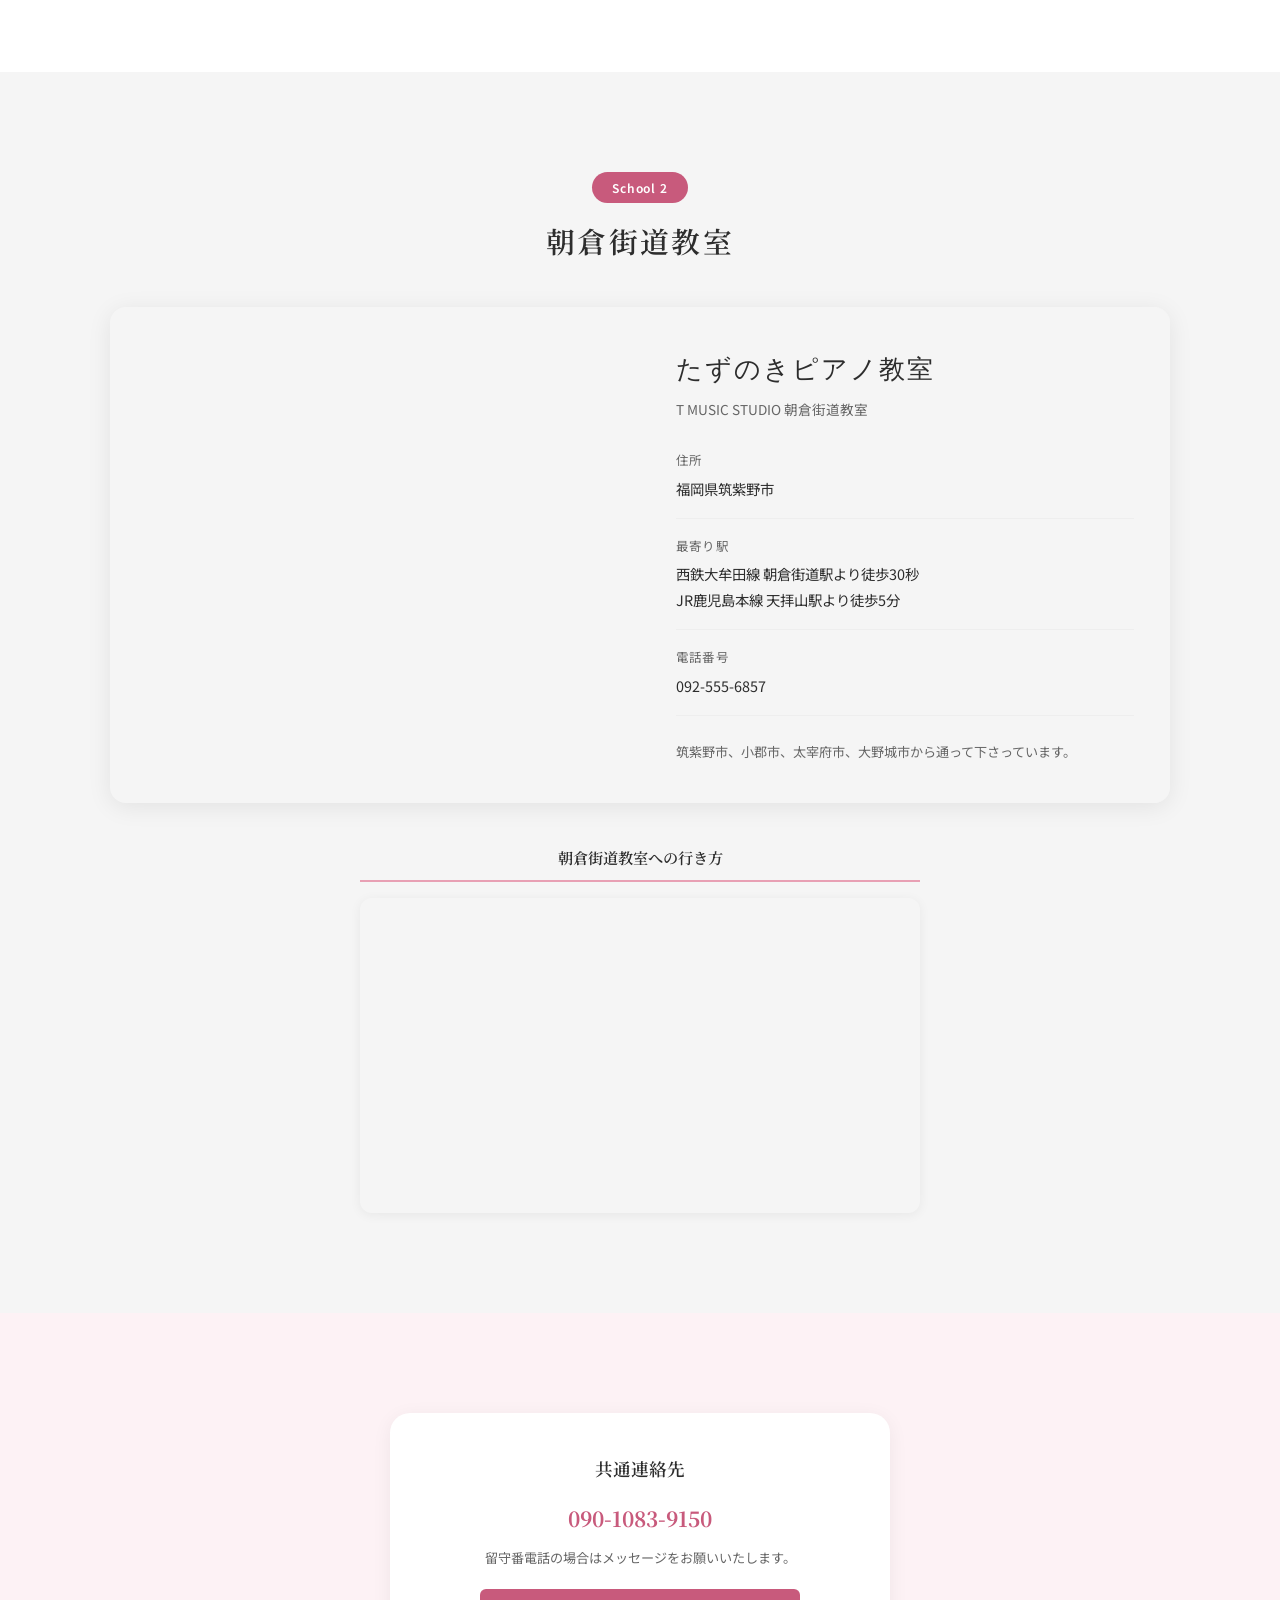
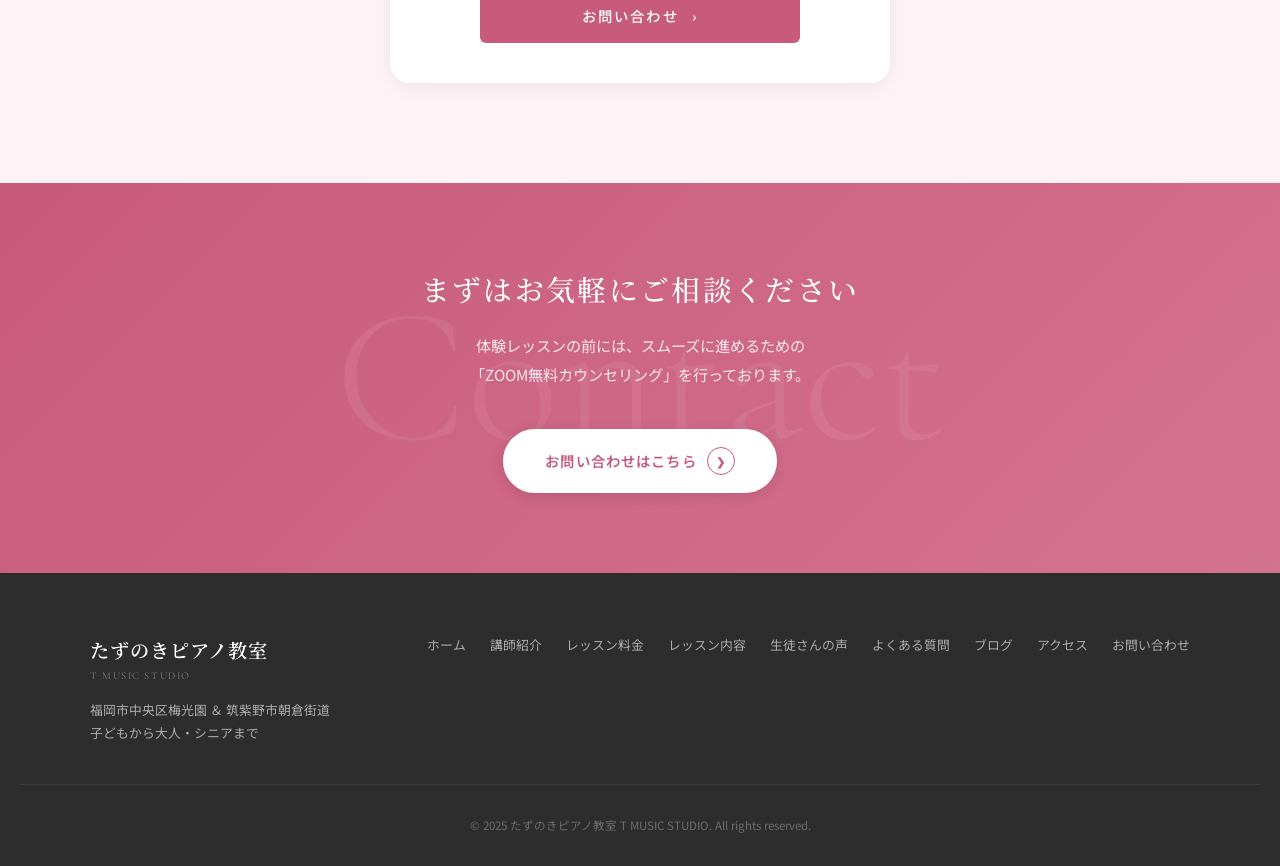
==== commit 00a4ae4f: "無料カウンセリングボタン: 回転背景＋ホバーアニメーション追加 Co-Authored-By: Claude Opus 4.6 <noreply@anthropic.com>" ====
--- a/access.html
+++ b/access.html
@@ -44,7 +44,10 @@
   </header>
 
   <div class="cta-header">
-    <a href="contact.html" class="cta-circle">無料<br>カウンセリング</a>
+    <a href="contact.html" class="cta-circle">
+      <span class="cta-circle-bg"><span class="cta-circle-bg-inner"></span></span>
+      <span class="cta-circle-label">無料<br>カウンセリング</span>
+    </a>
   </div>
 
   <!-- ========== Page Hero ========== -->
--- a/style.css
+++ b/style.css
@@ -320,13 +320,12 @@
 }
 
 .cta-circle {
-  display: flex;
-  align-items: center;
-  justify-content: center;
+  display: grid;
+  place-items: center;
   width: 90px;
   height: 90px;
   border-radius: 50%;
-  background: var(--pink);
+  background: none;
   color: #fff;
   font-size: 0.72rem;
   font-weight: 700;
@@ -334,12 +333,63 @@
   line-height: 1.4;
   letter-spacing: 0.02em;
   white-space: nowrap;
-  transition: transform 0.4s var(--ease-out-expo), box-shadow 0.4s;
+  position: relative;
+  cursor: pointer;
+}
+
+/* Rotating background */
+.cta-circle-bg {
+  position: absolute;
+  width: 100%;
+  height: 100%;
+  animation: ctaRotation 6s infinite linear;
+}
+
+.cta-circle-bg-inner {
+  position: absolute;
+  top: 0;
+  left: 0;
+  width: 100%;
+  height: 100%;
+  border-radius: 50%;
+  background-color: var(--pink);
+  border: 2px solid var(--pink);
+  box-sizing: border-box;
+  transition: 0.3s ease;
   box-shadow: 0 4px 15px rgba(200, 90, 124, 0.3);
-  position: relative;
-}
-
-/* Gentle text nudge animation */
+}
+
+@keyframes ctaRotation {
+  from { transform: rotate(0deg); }
+  to { transform: rotate(360deg); }
+}
+
+/* Label text */
+.cta-circle-label {
+  position: relative;
+  z-index: 1;
+  transition: 0.35s ease-in-out;
+  transform: scale(1);
+}
+
+/* Hover animation */
+.cta-circle:hover {
+  opacity: 1;
+}
+
+.cta-circle:hover .cta-circle-label {
+  transform: scale(1.15, 0.92);
+  color: #fff;
+}
+
+.cta-circle:hover .cta-circle-bg-inner {
+  border: 1.5px dashed #fff;
+  background-color: rgba(200, 90, 124, 0.85);
+  transform: scale(1.35);
+  box-shadow: 0 8px 30px rgba(200, 90, 124, 0.4);
+}
+
+/* Gentle nudge when idle */
 .cta-circle {
   animation: ctaNudge 4s ease-in-out infinite;
 }
@@ -353,9 +403,6 @@
 
 .cta-circle:hover {
   animation: none;
-  transform: scale(1.1);
-  box-shadow: 0 8px 30px rgba(200, 90, 124, 0.5);
-  opacity: 1;
 }
 
 /* Hamburger */
@@ -1650,7 +1697,7 @@
   .btn-primary.btn-white:active {
     background: var(--pink);
     color: #fff;
-    border-color: var(--pink);
+    border-color: #fff;
   }
 }
 
@@ -1665,10 +1712,10 @@
   color: #fff;
 }
 
-.btn-white:hover {
+.btn-primary.btn-white:hover {
   background: var(--pink);
   color: #fff;
-  border-color: var(--pink);
+  border-color: #fff;
   box-shadow: 0 8px 28px rgba(200, 90, 124, 0.4);
 }
 
